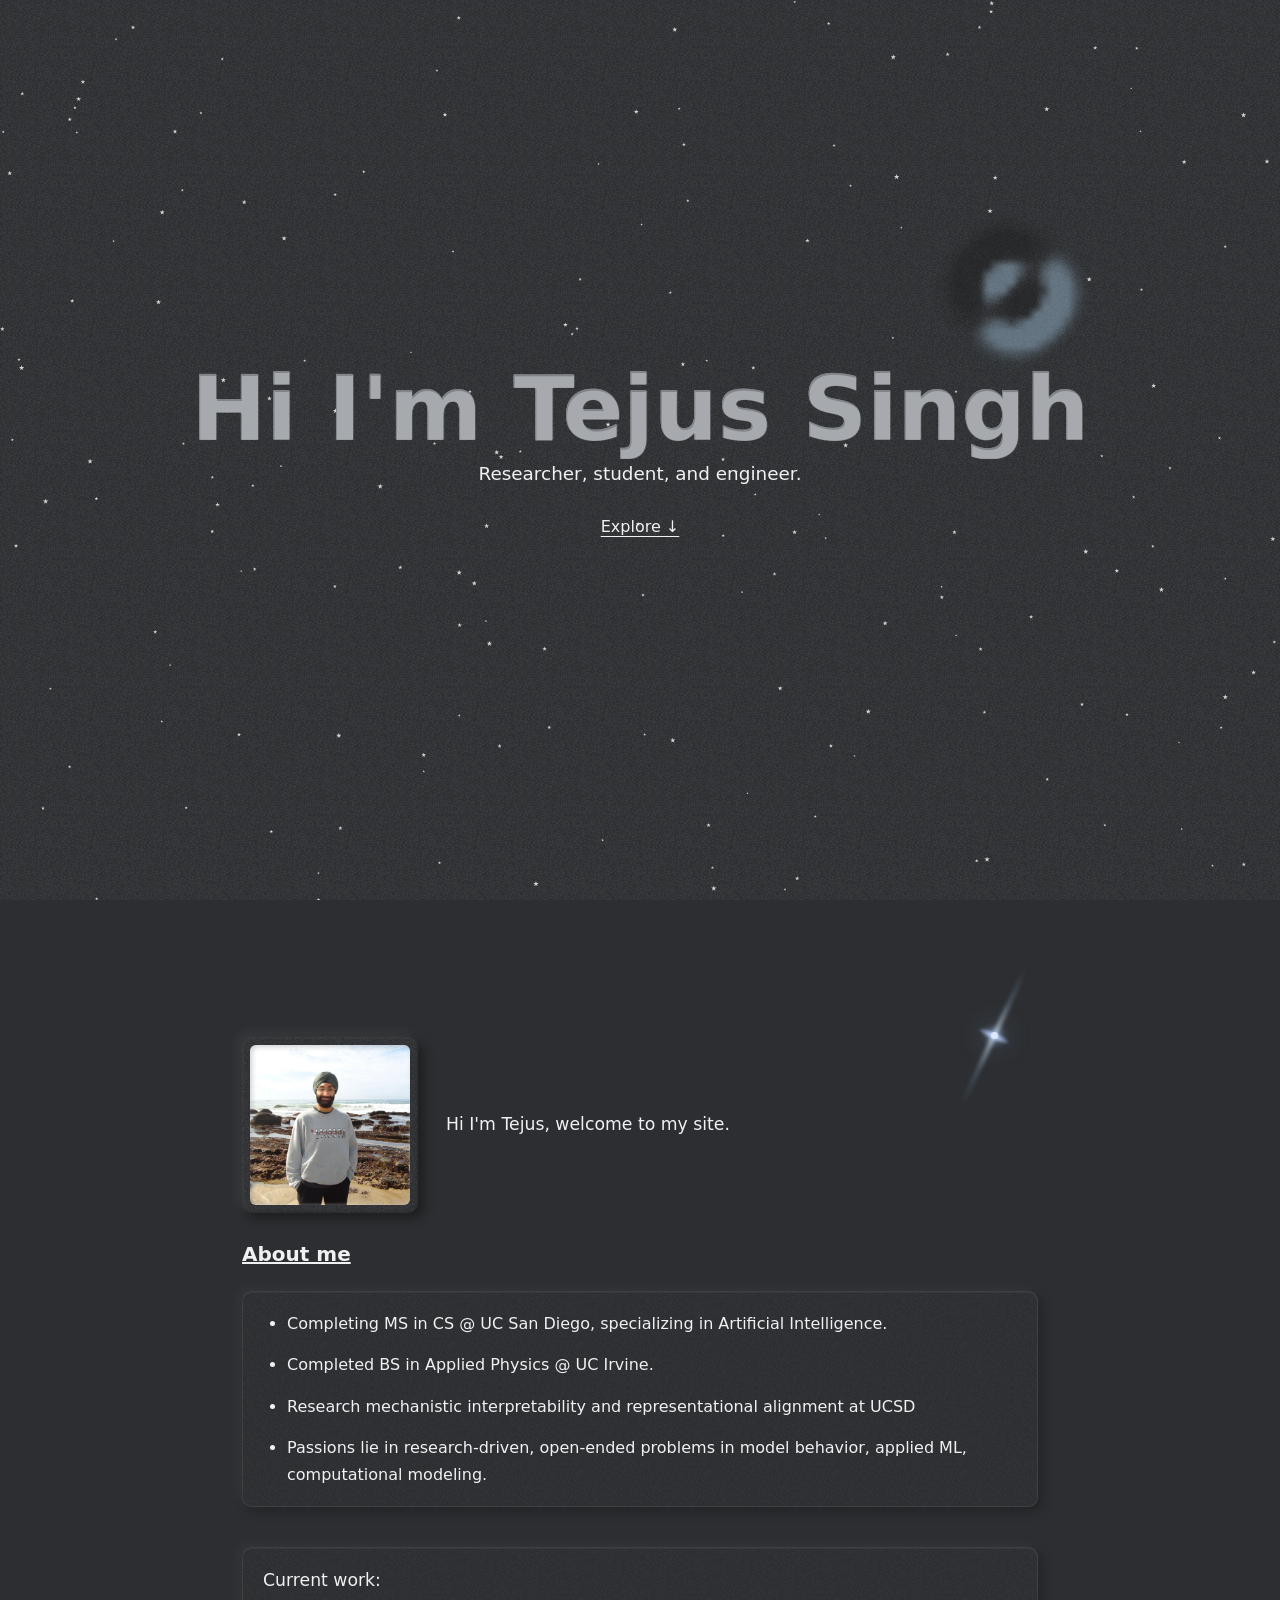
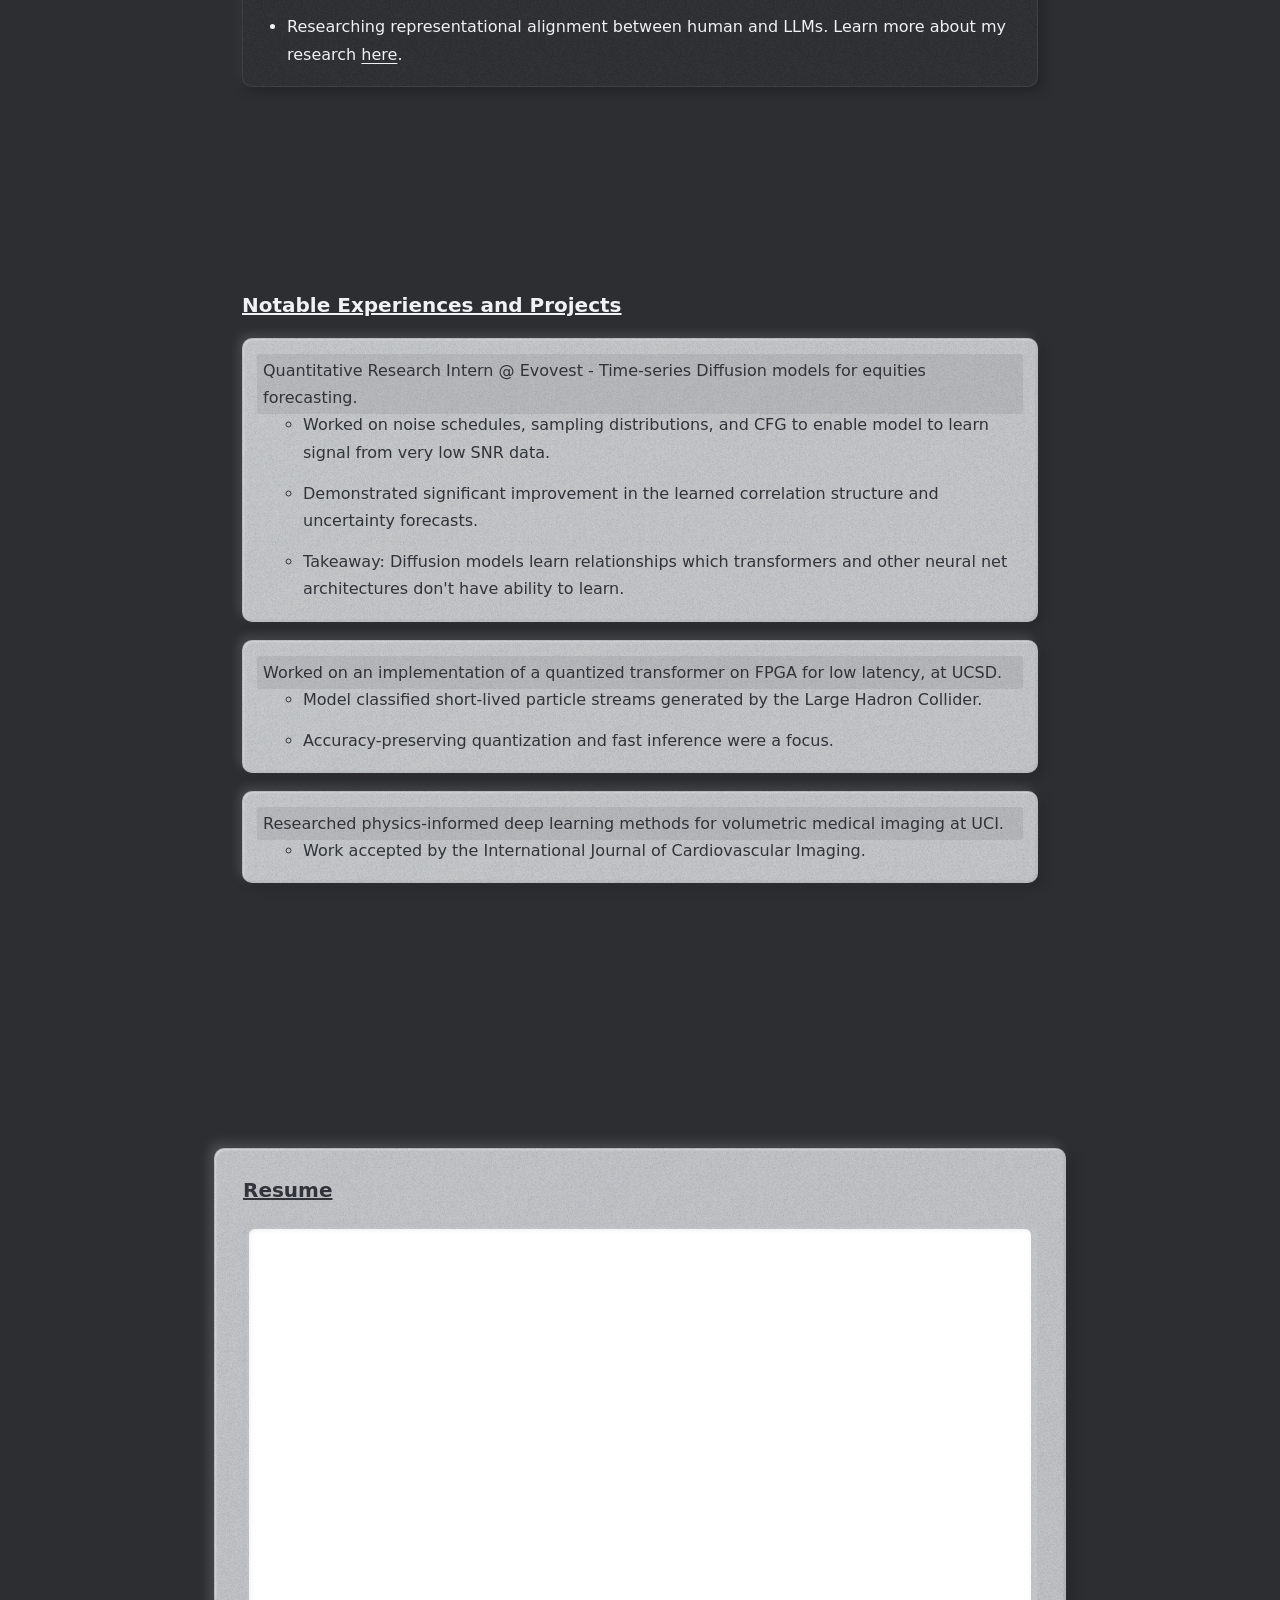
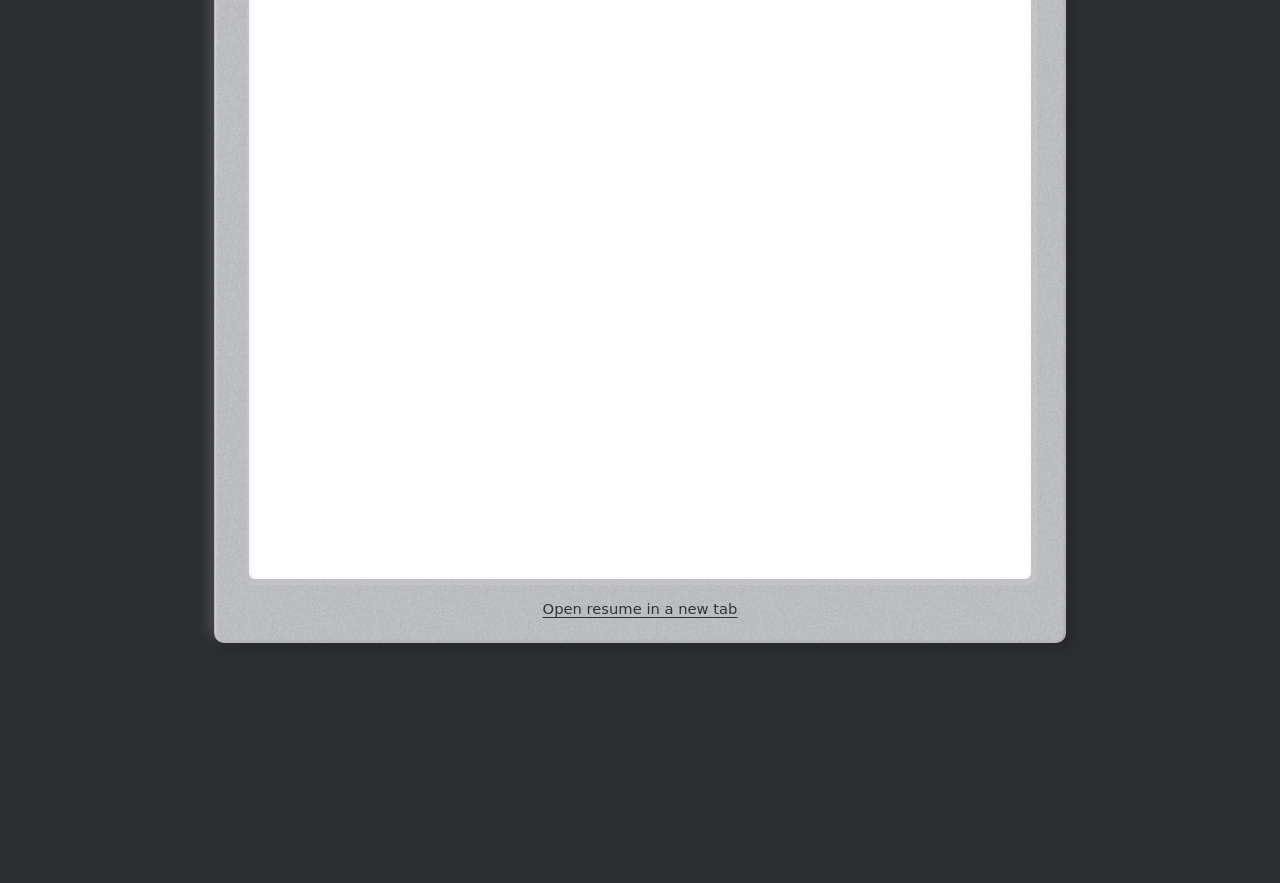
==== index.html @ 4911f315 "up" ====
<!doctype html>
<html lang="en">
<head>
  <meta charset="utf-8">
  <meta name="viewport" content="width=device-width, initial-scale=1, viewport-fit=cover">
  <title>Tejus Singh</title>
  <link rel="stylesheet" href="assets/css/styles.css">
</head>
<body>
  <svg width="0" height="0" aria-hidden="true" focusable="false" style="position: absolute">
    <defs>
      <clipPath id="nav-squircle" clipPathUnits="objectBoundingBox">
        <path d="M .06 0 H .94 C .99 0 1 .04 1 .3 V .7 C 1 .96 .99 1 .94 1 H .06 C .01 1 0 .96 0 .7 V .3 C 0 .04 .01 0 .06 0 Z"/>
      </clipPath>
      <filter id="pressed-text" x="-10%" y="-20%" width="120%" height="140%" color-interpolation-filters="sRGB">
        <feOffset in="SourceAlpha" dx="0.5" dy="1.5"/>
        <feGaussianBlur stdDeviation="0.65" result="offset"/>
        <feComposite in="SourceAlpha" in2="offset" operator="out" result="inner-edge"/>
        <feFlood flood-color="#52565c" flood-opacity="0.45"/>
        <feComposite in2="inner-edge" operator="in" result="inner-shadow"/>
        <feMerge>
          <feMergeNode in="SourceGraphic"/>
          <feMergeNode in="inner-shadow"/>
        </feMerge>
        <feDropShadow dx="0.3" dy="0.8" stdDeviation="0.2" flood-color="#fff" flood-opacity="0.65"/>
      </filter>
    </defs>
  </svg>
  <div id="previous-shade" aria-hidden="true"></div>
  <div id="starfield"></div>

  <nav class="floating-nav" aria-label="Main navigation">
    <button class="nav-reveal" type="button" aria-label="Show navigation" aria-expanded="false"><span>Navigation</span></button>
    <a href="#about-me">About me</a>
    <a href="research.html">Research</a>
    <a href="#resume">Resume</a>
  </nav>

  <main class="home">
    <section class="header">
      <canvas class="wave" aria-hidden="true"></canvas>
      <div class="header-text">
        <h1>Hi I'm Tejus Singh</h1>
        <p>Researcher, student, and engineer.</p>
        <a class="explore-link" href="#about-me">Explore ↓</a>
      </div>
    </section>

    <section class="bio" id="about-me">
      <div class="quasar" aria-hidden="true"></div>
      <div class="bio-intro">
        <div class="picture-frame">
          <img class="profile-picture" src="assets/images/tejus-pic.png" alt="Tejus Singh">
        </div>
        <div>
          <p>Hi I'm Tejus, welcome to my site.</p>
        </div>
      </div>
      <h2 class="bio-title">About me</h2>

      <div class="silver-region">
        <ul>
          <li>Completing MS in CS @ UC San Diego, specializing in Artificial Intelligence.</li>
          <li>Completed BS in Applied Physics @ UC Irvine.</li>
          <li>Research mechanistic interpretability and representational alignment at UCSD </li>
          <li>Passions lie in research-driven, open-ended problems in model behavior, applied ML, computational modeling.</li>
        </ul>
      </div>

      <div class="silver-region">
        <p>Current work:</p>
        <ul>
          <li>Researching representational alignment between human and LLMs. Learn more about my research <a href="research.html">here</a>.</li>
        </ul>
      </div>
    </section>

    <section class="previously">
      <div class="previously-content">
      <h2 class="section-title">Notable Experiences and Projects</h2>
      <ul class="previous-experiences">
        <li>
          <span class="role-summary">Quantitative Research Intern @ Evovest - Time-series Diffusion models for equities forecasting.</span>
          <ul>
            <li>Worked on noise schedules, sampling distributions, and CFG to enable model to learn signal from very low SNR data.</li>
            <li>Demonstrated significant improvement in the learned correlation structure and uncertainty forecasts.</li>
            <li>Takeaway: Diffusion models learn relationships which transformers and other neural net architectures don't have ability to learn.</li>
          </ul>
        </li>
        <li>
          <span class="role-summary">Worked on an implementation of a quantized transformer on FPGA for low latency, at UCSD.</span>
          <ul>
            <li>Model classified short-lived particle streams generated by the Large Hadron Collider.</li>
            <li>Accuracy-preserving quantization and fast inference were a focus.</li>
          </ul>
        </li>
        <li>
          <span class="role-summary">Researched physics-informed deep learning methods for volumetric medical imaging at UCI.</span>
          <ul>
            <li>Work accepted by the International Journal of Cardiovascular Imaging.</li>
          </ul>
        </li>
      </ul>
      </div>
    </section>

    <section class="resume" id="resume">
      <h2 class="section-title">Resume</h2>
      <div class="resume-frame">
        <iframe src="assets/resume/tejus-resume.pdf" title="Tejus Singh Resume"></iframe>
      </div>
      <p class="resume-link">
        <a href="assets/resume/tejus-resume.pdf" target="_blank" rel="noopener">Open resume in a new tab</a>
      </p>
    </section>
  </main>

  <script src="assets/js/stars.js"></script>
  <script src="assets/js/waves-gpu.js"></script>
  <script>
    if (!window.waveGPU) {
      const canvas = document.querySelector('.wave');
      canvas.replaceWith(canvas.cloneNode());
    }
  </script>
  <script src="assets/js/waves.js"></script>
  <script src="assets/js/title-light.js"></script>
  <script src="assets/js/navigation.js"></script>
  <script src="assets/js/nav-collapse.js"></script>
</body>
</html>
---- assets/css/styles.css ----
:root {
  --text: #30343a;
  --background: #2c2e31;
  --star: rgba(255, 255, 255, 0.8);
  --shooting-star: rgba(255, 255, 255, 0.95);
  --border: rgba(255, 255, 255, 0.16);
  --radius: 10px;
  --paper: rgba(198, 200, 203, 0.93);
  --paper-edge: rgba(95, 101, 110, 0.1);
  --paper-relief:
    -5px -5px 12px rgba(255, 255, 255, 0.15),
    5px 5px 14px rgba(0, 0, 0, 0.22),
    inset 1px 1px 2px rgba(255, 255, 255, 0.4),
    inset -1px -1px 2px rgba(80, 86, 96, 0.12);
  --silver-highlight: linear-gradient(145deg, rgba(223, 236, 250, 0.07), transparent 55%);
  --shoot-angle: 26.565deg;
}

* {
  box-sizing: border-box;
}

html {
  scroll-snap-type: y mandatory;
  overscroll-behavior-y: none;
}

html.resume-scrolling {
  scroll-snap-type: none;
}

@media (prefers-reduced-motion: no-preference) {
  html {
    scroll-behavior: smooth;
  }
}

.home > section {
  scroll-snap-align: start;
  scroll-snap-stop: always;
}

.home #about-me,
.home #resume {
  scroll-margin-top: 0;
}

body {
  position: relative;
  margin: 0;
  font-family: system-ui, -apple-system, BlinkMacSystemFont, "Segoe UI", sans-serif;
  font-weight: 450;
  line-height: 1.7;
  color: var(--text);
  background: var(--background);
  overflow-x: hidden;
}

body::before {
  content: "";
  position: fixed;
  top: 0;
  left: 0;
  width: 100%;
  height: 100vh;
  height: 100lvh;
  z-index: 0;
  pointer-events: none;
  background: url("../images/background-grain.png"), url("../images/background-grain.png"), var(--background);
  transform: translateZ(0);
}

main a {
  color: inherit;
  text-underline-offset: 3px;
}

.floating-nav {
  position: fixed;
  z-index: 10;
  bottom: max(16px, env(safe-area-inset-bottom));
  left: 0;
  right: 0;
  margin-inline: auto;
  display: flex;
  width: max-content;
  max-width: calc(100vw - 24px);
  flex-direction: row;
  gap: 3px;
  padding: 5px clamp(12px, 5vw, 48px);
  isolation: isolate;
  overflow: hidden;
  border: 1px solid rgba(220, 235, 245, 0.16);
  border-radius: 12px;
  clip-path: url("#nav-squircle");
  background: url("../images/background-grain.png"), linear-gradient(145deg, rgba(77, 86, 95, 0.65), rgba(38, 45, 52, 0.72));
  -webkit-backdrop-filter: blur(14px) saturate(1.2);
  backdrop-filter: blur(14px) saturate(1.2);
  box-shadow:
    -3px -3px 10px rgba(205, 224, 238, 0.07),
    5px 6px 16px rgba(0, 0, 0, 0.3),
    inset 1px 1px rgba(255, 255, 255, 0.13),
    inset -1px -1px 2px rgba(12, 20, 28, 0.2);
  transform-origin: center bottom;
  transition: max-width 500ms cubic-bezier(0.22, 1, 0.36, 1), padding 500ms cubic-bezier(0.22, 1, 0.36, 1), border-radius 500ms ease, transform 500ms cubic-bezier(0.22, 1, 0.36, 1);
}

.floating-nav.is-collapsed {
  max-width: 180px;
  padding-inline: 0;
  border-color: transparent;
  border-radius: 10px;
  background: url("../images/background-grain.png"), rgba(29, 54, 79, 0.68);
  transform: scaleY(0.3);
}

.floating-nav.is-collapsed::before {
  box-shadow: none;
}

.floating-nav.is-collapsed a {
  visibility: hidden;
  opacity: 0;
  transition: opacity 140ms ease, visibility 0s linear 140ms;
}

.nav-reveal {
  visibility: hidden;
  opacity: 0;
  position: absolute;
  inset: 0;
  z-index: 2;
  width: 100%;
  border: 0;
  border-radius: inherit;
  background: transparent;
  color: rgba(234, 244, 255, 0.9);
  font: italic 10px/1 "Apple Chancery", "Segoe Script", cursive;
  letter-spacing: 0.04em;
  cursor: pointer;
  pointer-events: none;
  transition: opacity 160ms ease, visibility 0s linear 160ms;
}

.nav-reveal span {
  display: inline-block;
  transform: scaleY(3.333);
}

.floating-nav.is-collapsed .nav-reveal {
  visibility: visible;
  opacity: 1;
  pointer-events: auto;
  transition: opacity 200ms ease 180ms, visibility 0s;
}

.floating-nav::before {
  content: "";
  position: absolute;
  inset: 0;
  z-index: -1;
  pointer-events: none;
  border-radius: inherit;
  box-shadow: inset 1px 0 rgba(255, 190, 200, 0.08), inset -1px 0 rgba(165, 215, 255, 0.1);
}

.floating-nav a {
  padding: 7px 12px;
  border-radius: 11px;
  color: #f6faff;
  text-shadow: 0 1px 2px rgba(15, 30, 45, 0.4);
  font-size: 0.95rem;
  text-decoration: none;
  white-space: nowrap;
  transition: opacity 200ms ease 180ms, visibility 0s, background 180ms ease, box-shadow 180ms ease;
}

@media (prefers-reduced-motion: reduce) {
  .floating-nav, .floating-nav a, .nav-reveal { transition: none; }
}

.floating-nav[hidden] {
  display: none;
}

.floating-nav a:hover,
.floating-nav a:focus-visible {
  background: rgba(225, 240, 255, 0.12);
  box-shadow: inset 1px 1px 2px rgba(255, 255, 255, 0.15), 2px 2px 6px rgba(0, 0, 0, 0.18);
}

.floating-nav a[aria-current] {
  background: rgba(22, 31, 39, 0.2);
  box-shadow:
    inset 2px 2px 5px rgba(0, 0, 0, 0.24),
    inset -1px -1px 3px rgba(204, 226, 243, 0.1);
}

#about-me,
#resume {
  scroll-margin-top: 24px;
}

#starfield {
  position: fixed;
  top: 0;
  left: 0;
  width: 100%;
  height: 100vh;
  height: 100lvh;
  overflow: hidden;
  pointer-events: none;
  z-index: 0;
  transform: translateZ(0);
}

#previous-shade {
  position: fixed;
  top: 0;
  left: 0;
  width: 100%;
  height: 100vh;
  height: 100lvh;
  z-index: 0;
  pointer-events: none;
  opacity: 0;
}

#previous-shade {
  background: rgba(0, 0, 0, 0.55);
}

.star {
  position: absolute;
  filter: var(--star-glow, none);
  animation: twinkle ease-in-out infinite;
}

.star::before {
  content: "";
  position: absolute;
  inset: 0;
  background: var(--star-fill, var(--star));
  clip-path: polygon(
    50% 0%,
    61% 35%,
    98% 35%,
    68% 57%,
    79% 91%,
    50% 70%,
    21% 91%,
    32% 57%,
    2% 35%,
    39% 35%
  );
}

.star::after {
  content: "";
  position: absolute;
  top: 50%;
  left: 50%;
  width: 48px;
  height: 2px;
  opacity: var(--trail-opacity, 0);
  transform: translateY(-50%) rotate(25deg);
  transform-origin: left center;
  background: linear-gradient(90deg, rgba(220, 240, 255, 0.4), rgba(171, 211, 255, 0.1) 35%, transparent);
  filter: blur(1px);
  pointer-events: none;
}

.shooting-star {
  position: absolute;
  width: 140px;
  height: 2px;
  background: linear-gradient(90deg, transparent, var(--shooting-star));
  border-radius: 999px;
  opacity: 0;
  transform-origin: right center;
  transform: rotate(var(--shoot-angle));
}

.shooting-star.active {
  animation: shoot 1.8s linear forwards;
}

main {
  position: relative;
  z-index: 1;
  max-width: 900px;
  margin: 0 auto;
  padding: 64px 24px 120px;
}

.home {
  padding-top: 0;
  padding-bottom: 240px;
}

.header {
  display: flex;
  align-items: center;
  justify-content: center;
  width: 100vw;
  min-height: 100vh;
  min-height: 100svh;
  margin-left: calc(50% - 50vw);
  padding: 64px 24px;
  text-align: center;
}

.wave {
  position: absolute;
  inset: 0;
  width: 100%;
  height: 100%;
  pointer-events: none;
  opacity: 1;
  filter: blur(1px);
}

.header-text {
  position: relative;
}

.picture-frame,
.resume-frame {
  position: relative;
  flex-shrink: 0;
  padding: 8px;
  border-radius: var(--radius);
  background: #c0c2c5 url("../images/panel-grain.png");
  box-shadow:
    -5px -5px 12px rgba(255, 255, 255, 0.45),
    5px 5px 12px rgba(80, 86, 96, 0.3),
    inset 1px 1px 3px rgba(255, 255, 255, 0.3),
    inset -1px -1px 3px rgba(80, 86, 96, 0.12);
}

.picture-frame {
  background: url("../images/background-grain.png"), url("../images/background-grain.png"), var(--background);
  box-shadow:
    -5px -5px 12px rgba(255, 255, 255, 0.06),
    5px 5px 12px rgba(0, 0, 0, 0.4),
    inset 1px 1px 3px rgba(255, 255, 255, 0.08),
    inset -1px -1px 3px rgba(0, 0, 0, 0.2);
}

.picture-frame::after,
.resume-frame::after {
  content: "";
  position: absolute;
  inset: 8px;
  border-radius: calc(var(--radius) - 4px);
  pointer-events: none;
  background:
    linear-gradient(125deg, rgba(255, 255, 255, 0.12), transparent 40%, rgba(255, 255, 255, 0.06) 48%, transparent 58%);
  box-shadow:
    inset 2px 2px 5px rgba(45, 52, 62, 0.22),
    inset -1px -1px 3px rgba(255, 255, 255, 0.3);
}

.profile-picture {
  display: block;
  width: 160px;
  height: 160px;
  object-fit: cover;
  border-radius: calc(var(--radius) - 4px);
}

.header-text h1 {
  touch-action: none;
  font-size: clamp(2.4rem, 7vw, 6rem);
  line-height: 1.1;
  margin: 0;
  color: #a6a9ae;
  filter: url("#pressed-text");
}

@supports (background-clip: text) or (-webkit-background-clip: text) {
  .header-text h1 {
    background: radial-gradient(
      ellipse 150px 100px at var(--light-x, -300px) var(--light-y, -300px),
      #fff 0%,
      #faffff 22%,
      #e0f8ff 45%,
      #d4ddf4 65%,
      transparent 100%
    ) #a6a9ae;
    -webkit-background-clip: text;
    background-clip: text;
    color: transparent;
  }
}

.header-text p {
  margin: 0;
  font-size: 1.15rem;
}

.explore-link {
  display: inline-block;
  margin-top: 24px;
  text-underline-offset: 4px;
}

.resume {
  position: relative;
  isolation: isolate;
  overflow: hidden;
  border: 1px solid var(--paper-edge);
  border-radius: var(--radius);
  background:
    url("../images/panel-grain.png"),
    url("../images/paper-grain.svg"),
    var(--silver-highlight),
    var(--paper);
  box-shadow: var(--paper-relief);
}

.header {
  position: relative;
  isolation: isolate;
  overflow: hidden;
  color: #f0f1f3;
}

.bio-intro {
  display: flex;
  align-items: center;
  gap: 28px;
  margin-bottom: 24px;
}

.bio-intro p:last-child {
  margin-bottom: 0;
}

.bio,
.resume {
  margin-top: 24px;
  padding: 24px 28px;
}

.bio {
  position: relative;
  isolation: isolate;
  min-height: 100vh;
  min-height: 100svh;
  display: flex;
  flex-direction: column;
  justify-content: center;
  color: #f0f1f3;
}

.quasar {
  position: absolute;
  top: 12%;
  right: 8%;
  z-index: -1;
  width: 7px;
  height: 7px;
  pointer-events: none;
  border-radius: 50%;
  background: #f4faff;
  box-shadow: 0 0 8px 3px rgba(166, 208, 255, 0.7), 0 0 28px 8px rgba(148, 173, 232, 0.24);
}

.quasar::before {
  content: "";
  position: absolute;
  top: 50%;
  left: 50%;
  width: 3px;
  height: 150px;
  background: linear-gradient(transparent, rgba(163, 205, 255, 0.35), #e4f3ff, rgba(163, 205, 255, 0.35), transparent);
  transform: translate(-50%, -50%) rotate(25deg);
  filter: blur(2px);
}

.quasar::after {
  content: "";
  position: absolute;
  top: 50%;
  left: 50%;
  width: 32px;
  height: 8px;
  border-radius: 50%;
  background: radial-gradient(ellipse, rgba(245, 250, 255, 0.95), rgba(184, 207, 255, 0.65) 35%, rgba(149, 170, 229, 0.12) 75%, transparent);
  filter: blur(1px);
  transform: translate(-50%, -50%) rotate(25deg);
}


.bio::before,
.resume::before,
.bio::after,
.resume::after {
  display: none;
}

.bio-title,
.section-title {
  margin: 0 0 4px 0;
  text-align: left;
  font-size: 1.25rem;
  font-weight: 650;
  text-decoration: underline;
}

.bio li + li {
  margin-top: 14px;
}

.silver-region {
  margin: 16px 0 24px;
  padding: 18px 20px;
  overflow: hidden;
  border: 1px solid rgba(255, 255, 255, 0.08);
  border-radius: var(--radius);
  background: url("../images/background-grain.png"), rgba(44, 46, 49, 0.8);
  box-shadow:
    -4px -4px 10px rgba(255, 255, 255, 0.04),
    4px 4px 12px rgba(0, 0, 0, 0.25),
    inset 0 1px rgba(255, 255, 255, 0.04);
}

.silver-region > ul {
  margin: 0;
  padding-left: 24px;
}

.silver-region > ul + p {
  margin-top: 20px;
}

.previously {
  position: relative;
  isolation: isolate;
  width: 100vw;
  min-height: 100vh;
  min-height: 100svh;
  margin-left: calc(50% - 50vw);
  padding: 64px 24px 120px;
}

.previously-content {
  max-width: 796px;
  margin: 0 auto;
}

.previously .section-title {
  color: #f0f1f3;
}

.previous-experiences {
  list-style: none;
  padding: 0;
}

.previous-experiences > li {
  padding: 18px 20px;
  border: 1px solid var(--paper-edge);
  border-radius: var(--radius);
  background:
    url("../images/panel-grain.png"),
    url("../images/paper-grain.svg"),
    var(--silver-highlight),
    rgba(202, 204, 207, 0.93);
  box-shadow:
    -4px -4px 10px rgba(255, 255, 255, 0.12),
    4px 4px 12px rgba(0, 0, 0, 0.16),
    inset 1px 1px 2px rgba(255, 255, 255, 0.3),
    inset -1px -1px 2px rgba(80, 86, 96, 0.09);
}

.previous-experiences > li + li {
  margin-top: 18px;
}

.previous-experiences ul li + li {
  margin-top: 14px;
}

.role-summary {
  display: block;
  position: relative;
  isolation: isolate;
}

.role-summary::before {
  content: "";
  position: absolute;
  inset: -3px -6px;
  z-index: -1;
  pointer-events: none;
  background: rgba(48, 52, 58, 0.09);
  border-radius: 3px;
}

.bio p {
  margin-top: 0;
  margin-bottom: 18px;
  font-size: 1.08rem;
}

.resume-frame {
  margin: 16px 0 14px;
  padding: 6px;
  isolation: isolate;
  background: #c0c2c5 url("../images/panel-grain.png");
  box-shadow:
    inset 1px 1px 5px rgba(65, 72, 82, 0.09),
    inset -1px -1px 5px rgba(255, 255, 255, 0.18);
}

.resume-frame::after {
  inset: 6px;
  z-index: 1;
  background: none;
  box-shadow:
    inset 1px 1px 5px rgba(45, 52, 62, 0.08),
    inset -1px -1px 3px rgba(255, 255, 255, 0.1);
}

.resume iframe {
  display: block;
  width: 100%;
  height: 950px;
  border: 0;
  border-radius: calc(var(--radius) - 4px);
  background: white;
}

.resume-link {
  margin-top: 6px;
  margin-bottom: 0;
  text-align: center;
  line-height: 1.2;
  scroll-snap-align: end;
  scroll-margin-bottom: 200px;
}

.resume-link a {
  color: inherit;
  font-size: 0.92rem;
}

@keyframes twinkle {
  0%, 100% {
    opacity: 0.15;
    transform: scale(1);
  }

  50% {
    opacity: 0.9;
    transform: scale(1.8);
  }
}

@keyframes shoot {
  0% {
    opacity: 0;
    transform: translate3d(0, 0, 0) rotate(var(--shoot-angle));
  }

  10% {
    opacity: 1;
  }

  100% {
    opacity: 0;
    transform: translate3d(120vw, 60vw, 0) rotate(var(--shoot-angle));
  }
}

@media (max-width: 700px) {
  body::before,
  #starfield,
  #previous-shade {
    top: -80px;
    height: calc(100lvh + 160px);
  }

  main {
    padding-left: max(24px, env(safe-area-inset-left));
    padding-right: max(24px, env(safe-area-inset-right));
  }

  .home .bio,
  .previously {
    padding-bottom: max(160px, 30svh);
  }

  .bio-intro {
    gap: 16px;
  }

  .bio-intro .profile-picture {
    width: clamp(80px, 24vw, 140px);
    height: clamp(80px, 24vw, 140px);
  }

  .resume iframe {
    height: 700px;
  }
}
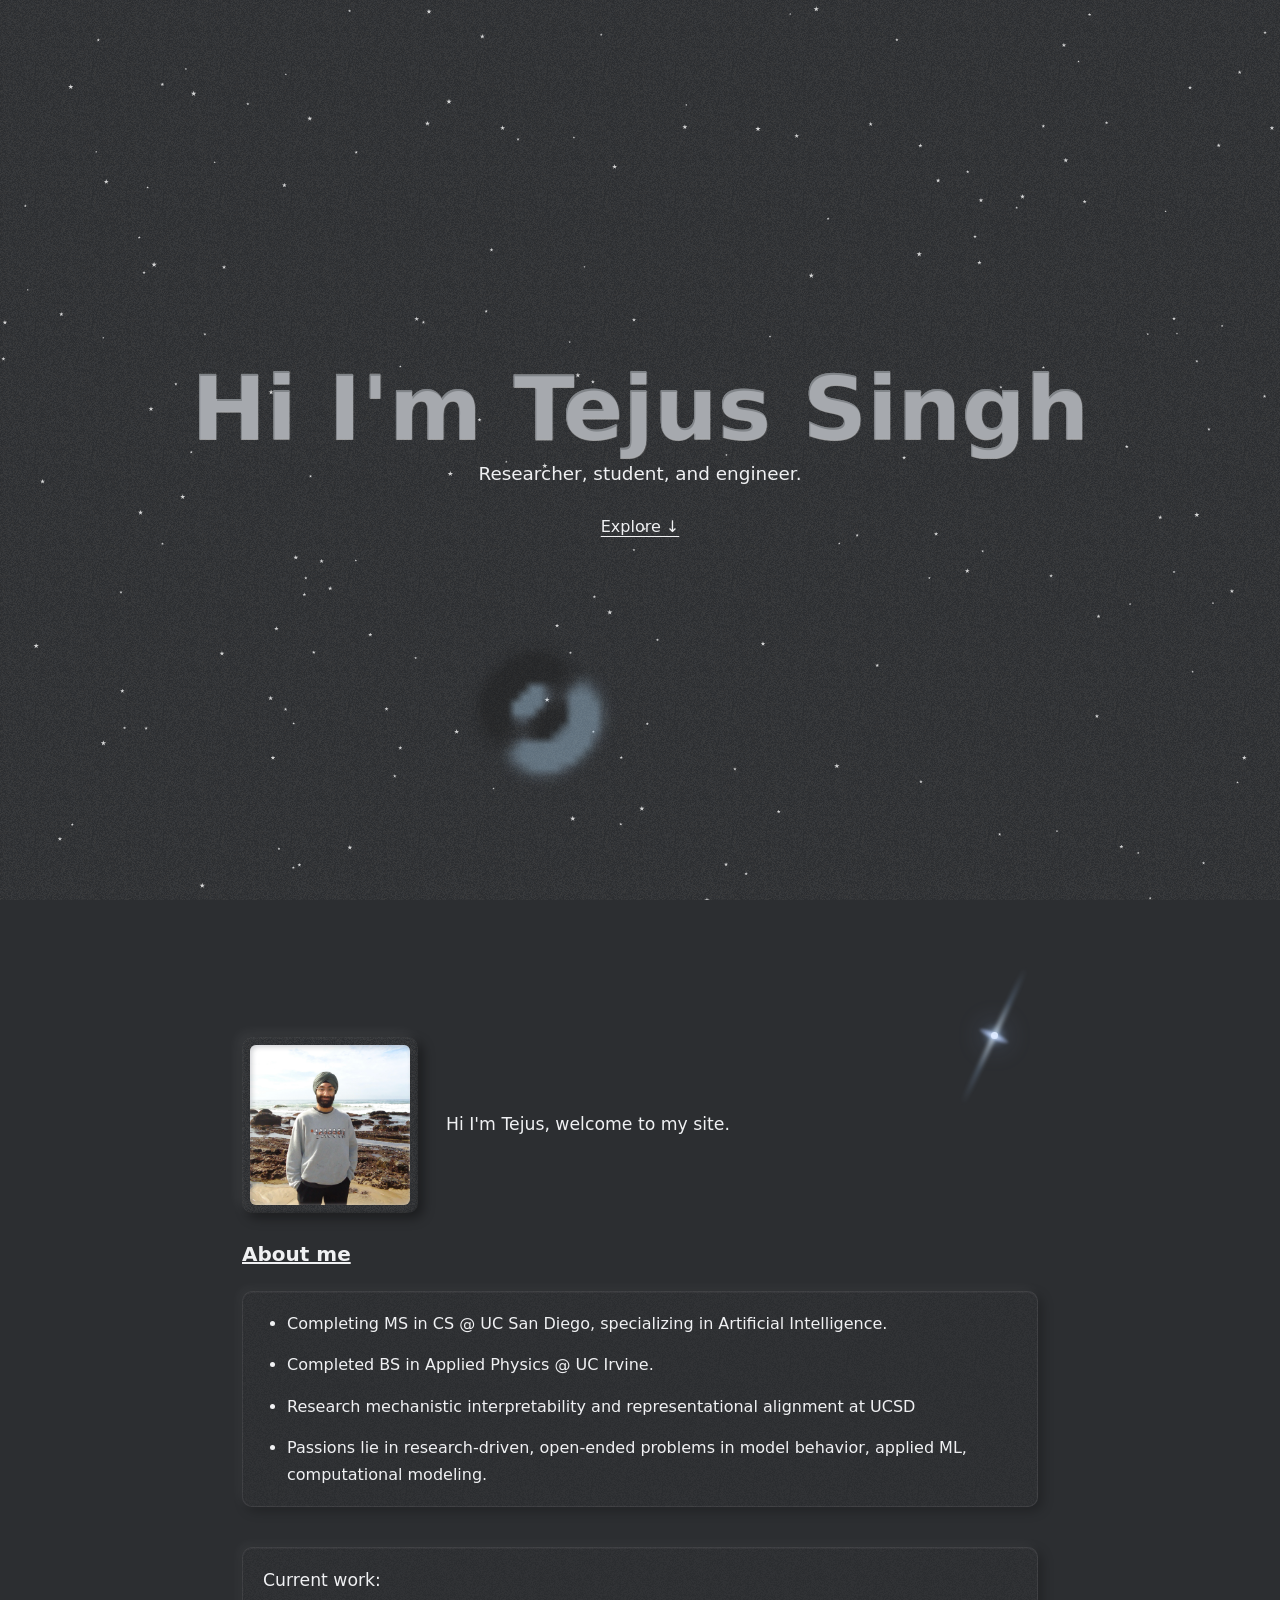
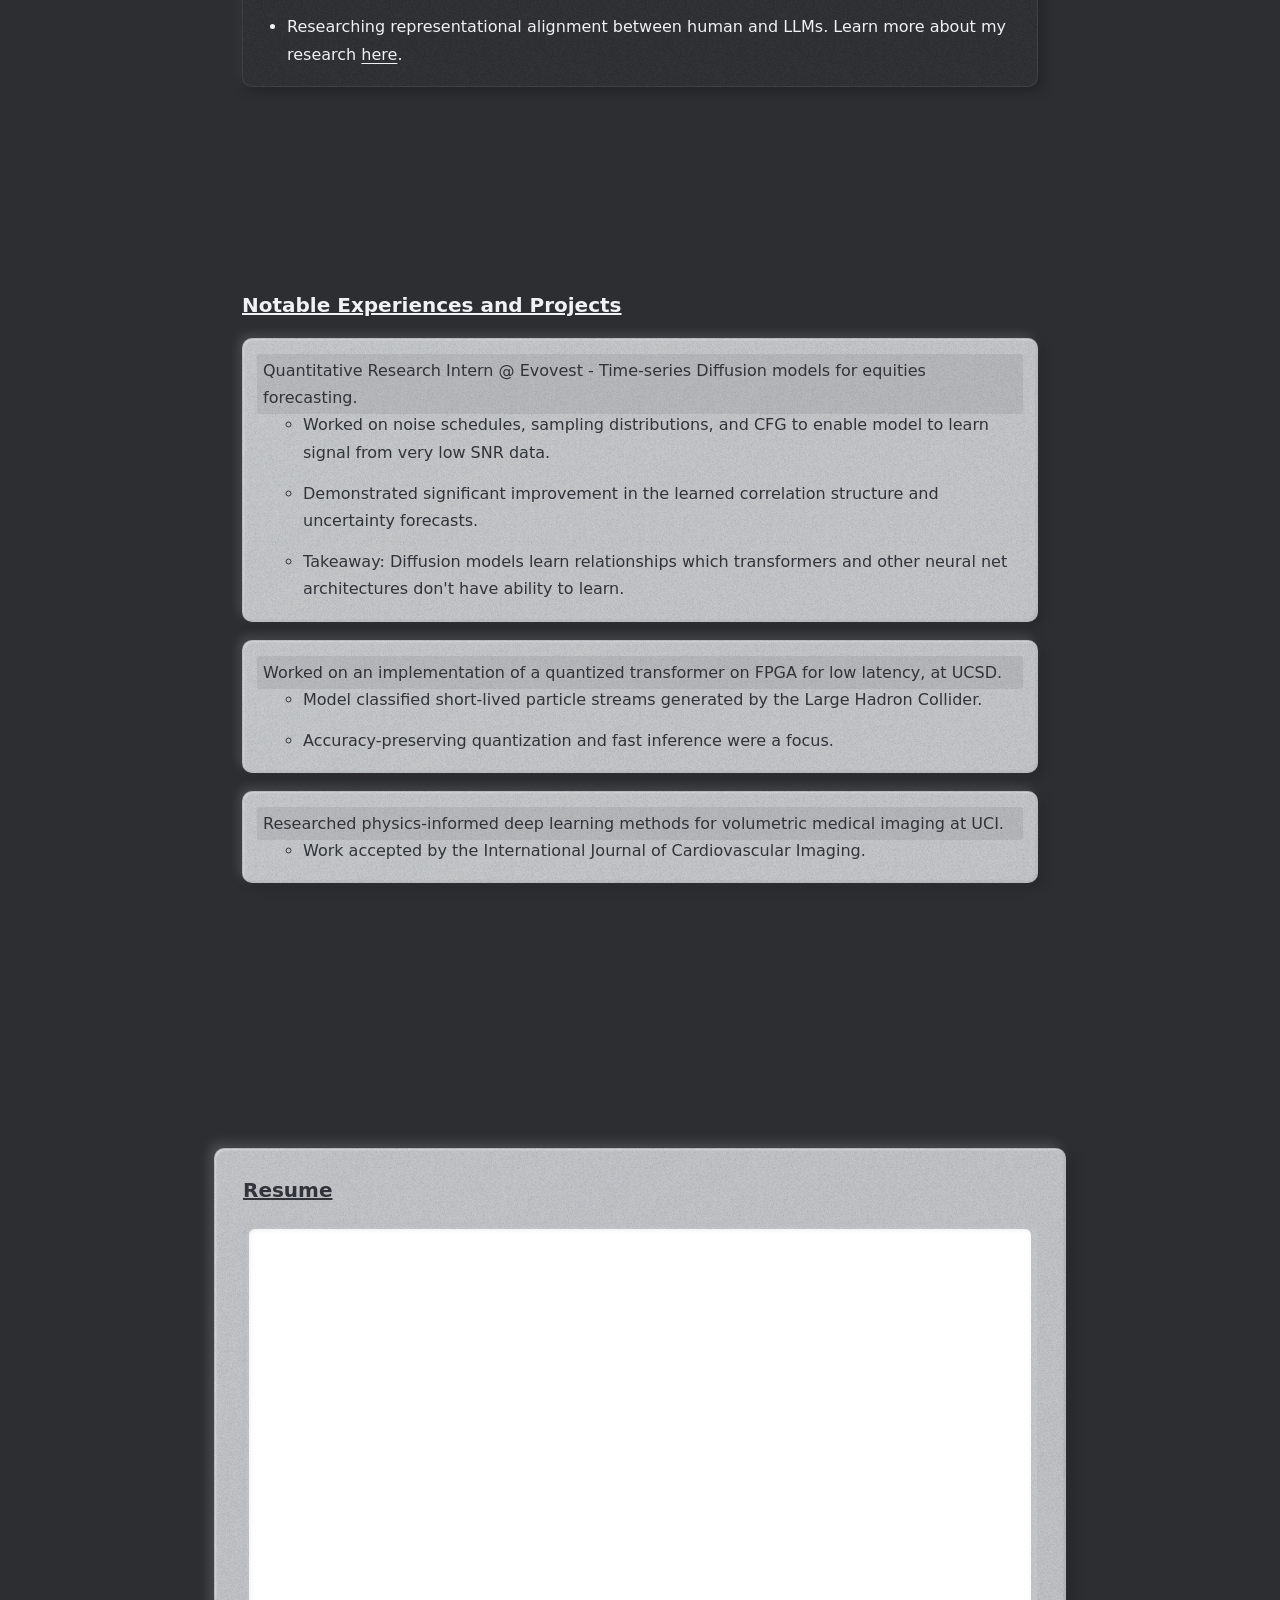
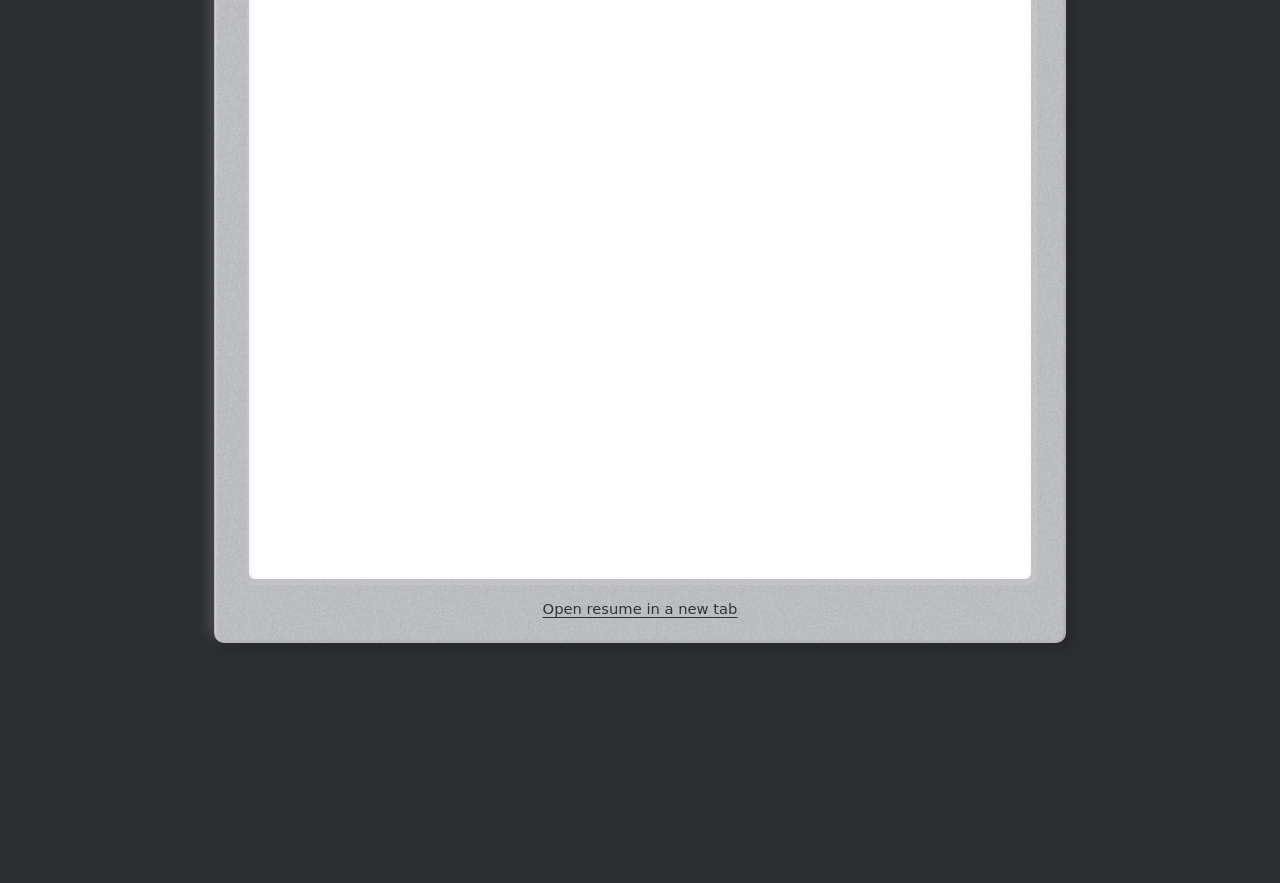
==== commit 60edd6dd: "up" ====
--- a/index.html
+++ b/index.html
@@ -116,6 +116,7 @@
   </main>
 
   <script src="assets/js/stars.js"></script>
+  <script src="assets/js/background-scroll.js"></script>
   <script src="assets/js/waves-gpu.js"></script>
   <script>
     if (!window.waveGPU) {
--- a/assets/css/styles.css
+++ b/assets/css/styles.css
@@ -234,6 +234,7 @@
   position: absolute;
   filter: var(--star-glow, none);
   animation: twinkle ease-in-out infinite;
+  transition: filter 1s ease;
 }
 
 .star::before {
@@ -268,6 +269,7 @@
   background: linear-gradient(90deg, rgba(220, 240, 255, 0.4), rgba(171, 211, 255, 0.1) 35%, transparent);
   filter: blur(1px);
   pointer-events: none;
+  transition: opacity 1s ease;
 }
 
 .shooting-star {
@@ -679,8 +681,10 @@
   body::before,
   #starfield,
   #previous-shade {
+    position: absolute;
     top: -80px;
     height: calc(100lvh + 160px);
+    transform: translate3d(0, var(--background-scroll, 0px), 0);
   }
 
   main {
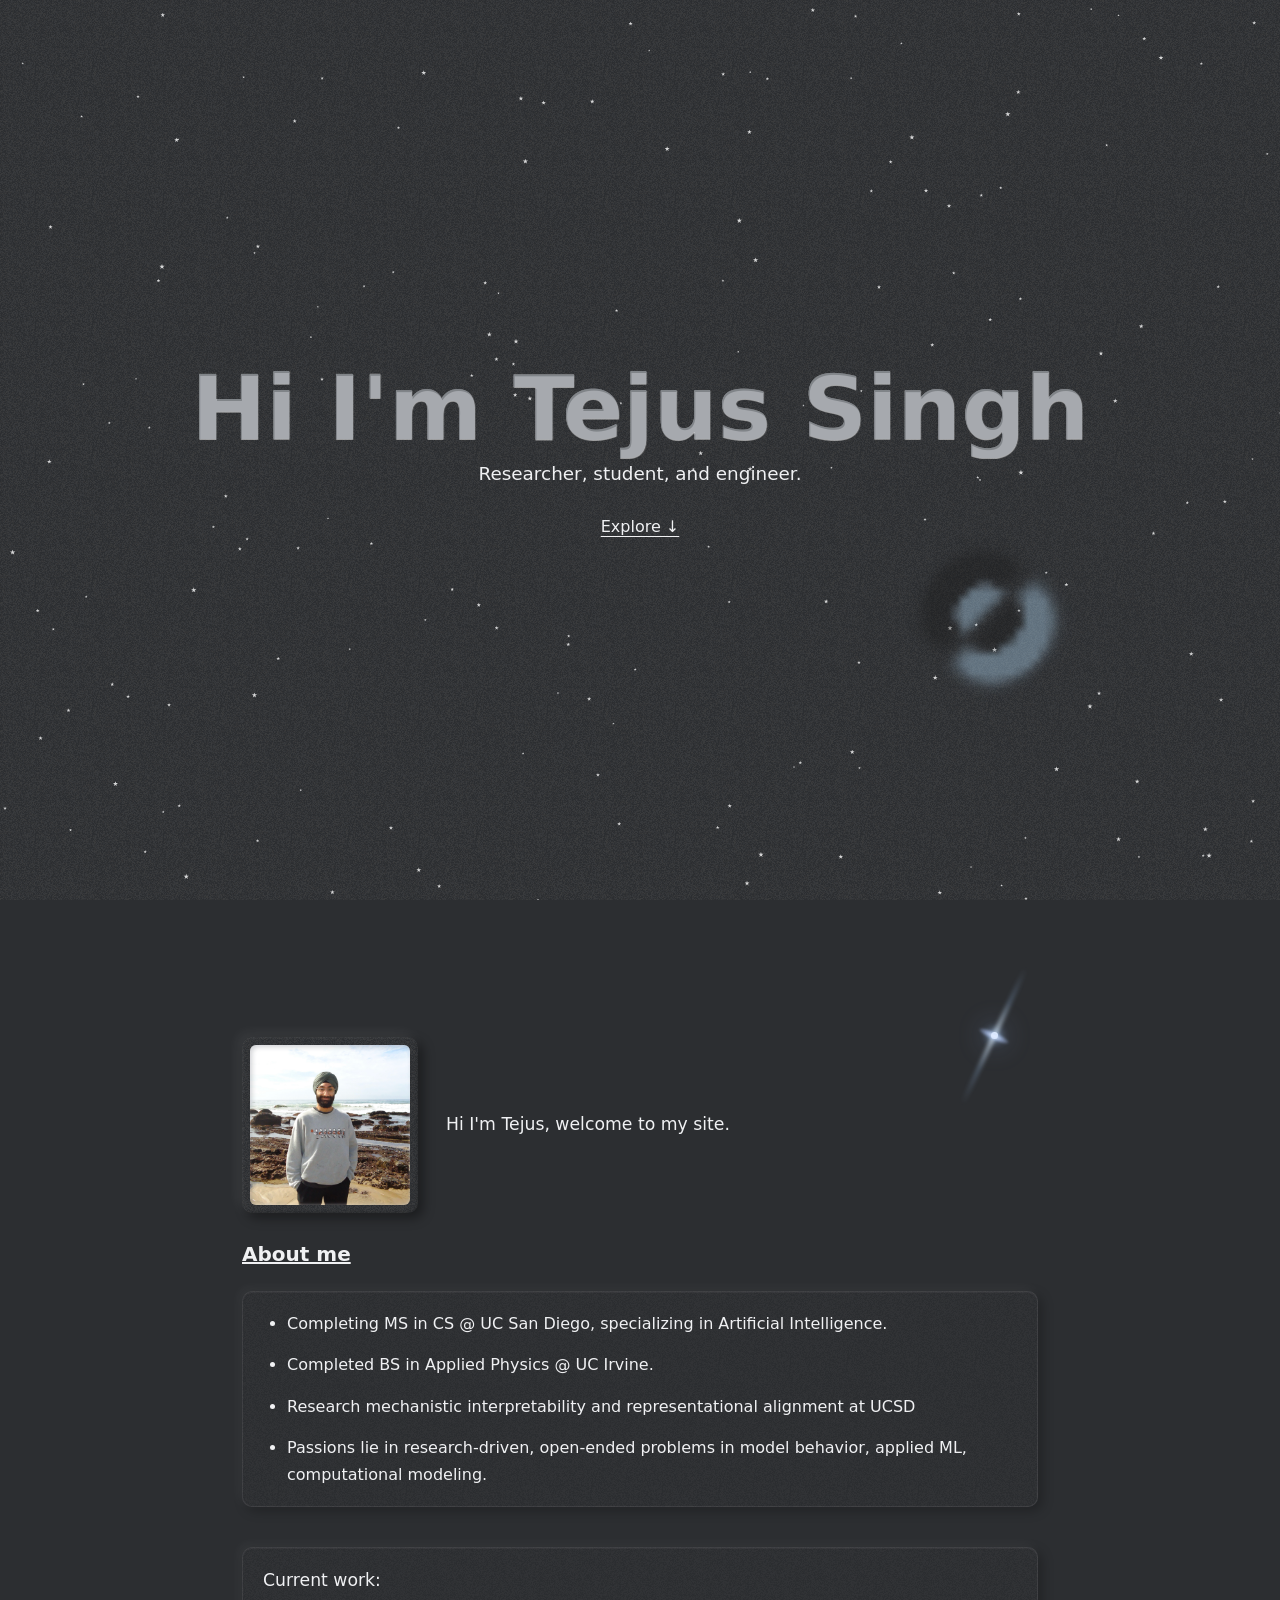
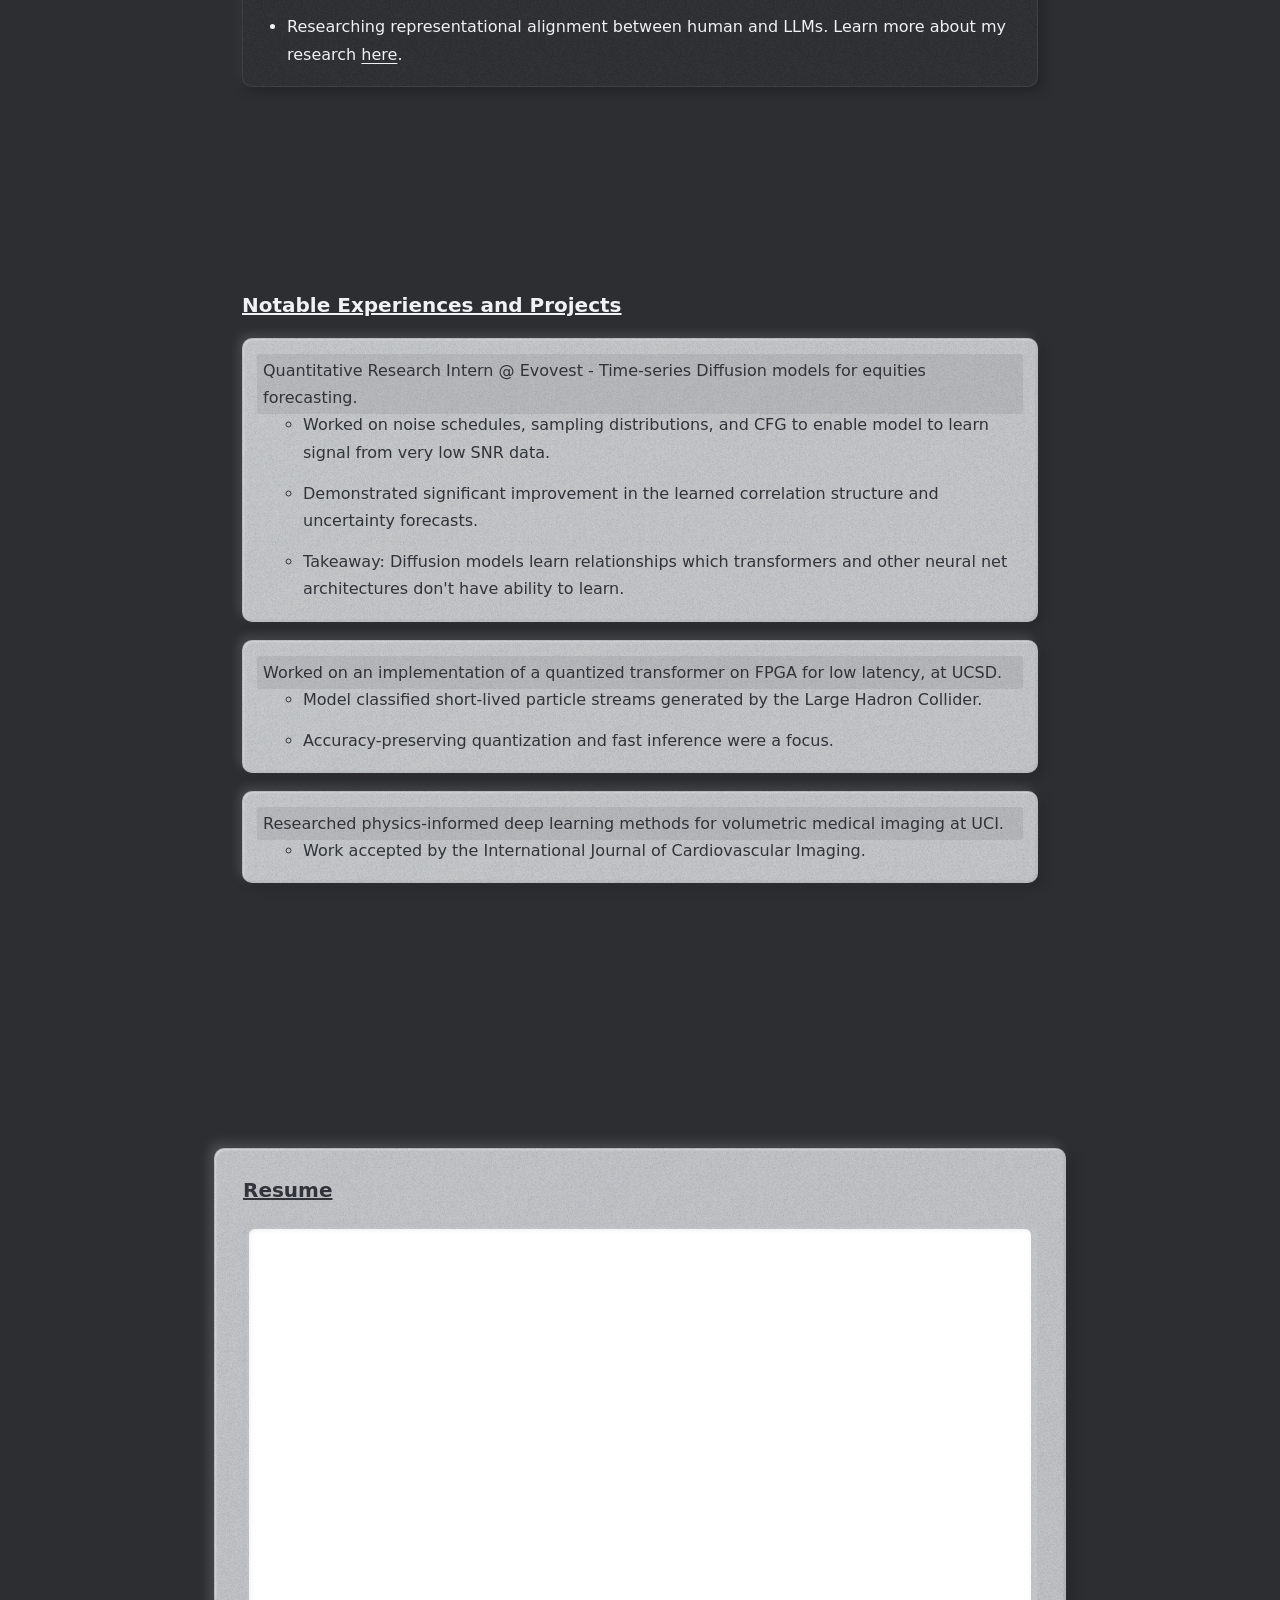
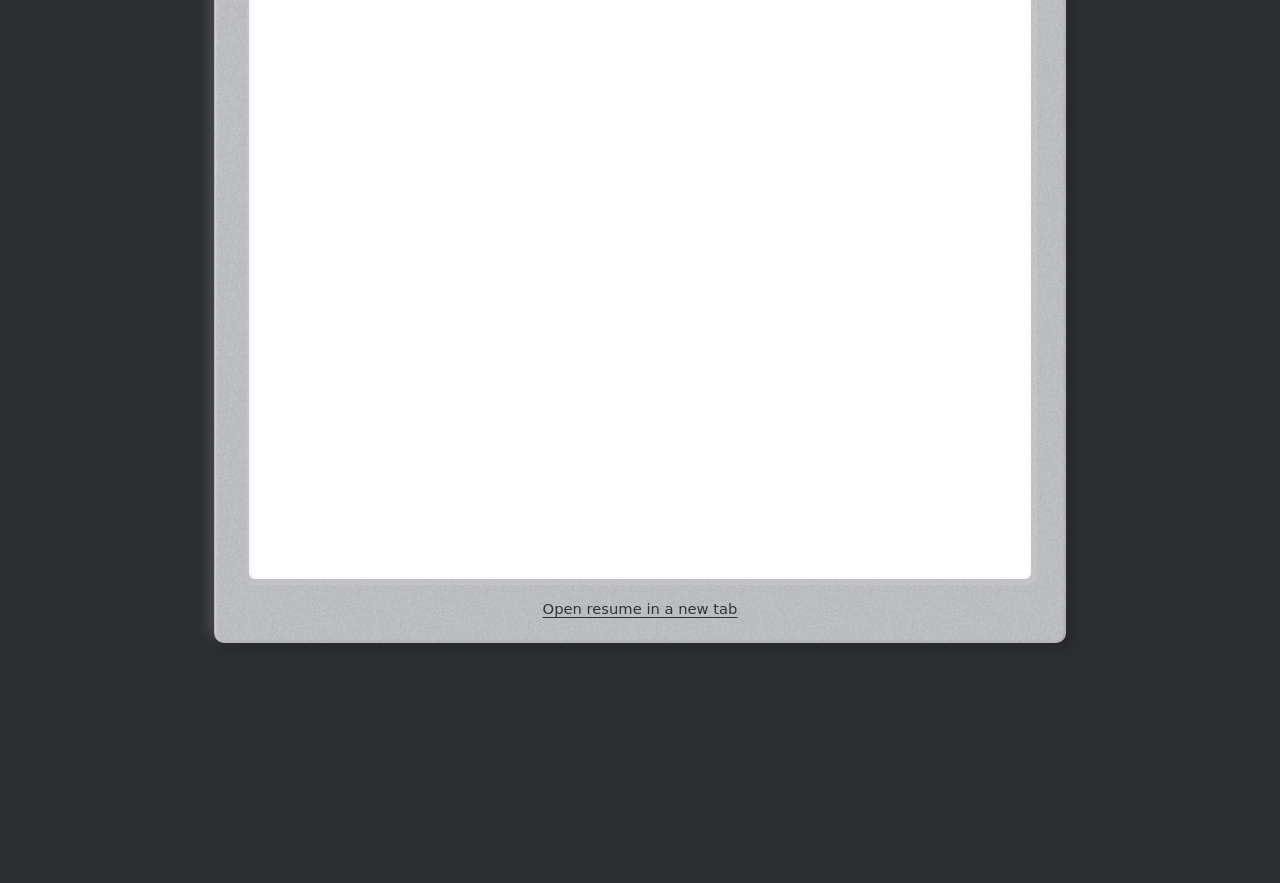
==== commit 206d9a28: "up" ====
--- a/index.html
+++ b/index.html
@@ -26,8 +26,11 @@
       </filter>
     </defs>
   </svg>
-  <div id="previous-shade" aria-hidden="true"></div>
-  <div id="starfield"></div>
+  <div class="sky-anchor" aria-hidden="true">
+    <div id="starfield">
+      <div id="previous-shade"></div>
+    </div>
+  </div>
 
   <nav class="floating-nav" aria-label="Main navigation">
     <button class="nav-reveal" type="button" aria-label="Show navigation" aria-expanded="false"><span>Navigation</span></button>
@@ -116,7 +119,6 @@
   </main>
 
   <script src="assets/js/stars.js"></script>
-  <script src="assets/js/background-scroll.js"></script>
   <script src="assets/js/waves-gpu.js"></script>
   <script>
     if (!window.waveGPU) {
--- a/assets/css/styles.css
+++ b/assets/css/styles.css
@@ -56,18 +56,15 @@
   overflow-x: hidden;
 }
 
-body::before {
-  content: "";
+/* A full-width fixed box can make Safari paint a solid strip behind its bars. */
+.sky-anchor {
   position: fixed;
   top: 0;
   left: 0;
-  width: 100%;
-  height: 100vh;
-  height: 100lvh;
+  width: 0;
+  height: 0;
   z-index: 0;
   pointer-events: none;
-  background: url("../images/background-grain.png"), url("../images/background-grain.png"), var(--background);
-  transform: translateZ(0);
 }
 
 main a {
@@ -202,31 +199,28 @@
 }
 
 #starfield {
-  position: fixed;
-  top: 0;
+  --sky-bleed: 0px;
+  position: absolute;
+  top: calc(0px - var(--sky-bleed));
   left: 0;
-  width: 100%;
-  height: 100vh;
-  height: 100lvh;
+  width: 100vw;
+  height: calc(100vh + 2 * var(--sky-bleed));
+  height: calc(100lvh + 2 * var(--sky-bleed));
   overflow: hidden;
-  pointer-events: none;
-  z-index: 0;
-  transform: translateZ(0);
+  background: url("../images/background-grain.png"), url("../images/background-grain.png"), var(--background);
+}
+
+@media (hover: none) and (pointer: coarse) {
+  #starfield {
+    /* Keep the extra paint area stable as the browser controls collapse. */
+    --sky-bleed: max(96px, env(safe-area-max-inset-top, 0px), env(safe-area-max-inset-bottom, 0px));
+  }
 }
 
 #previous-shade {
-  position: fixed;
-  top: 0;
-  left: 0;
-  width: 100%;
-  height: 100vh;
-  height: 100lvh;
-  z-index: 0;
-  pointer-events: none;
+  position: absolute;
+  inset: 0;
   opacity: 0;
-}
-
-#previous-shade {
   background: rgba(0, 0, 0, 0.55);
 }
 
@@ -306,7 +300,7 @@
   justify-content: center;
   width: 100vw;
   min-height: 100vh;
-  min-height: 100svh;
+  min-height: 100lvh;
   margin-left: calc(50% - 50vw);
   padding: 64px 24px;
   text-align: center;
@@ -678,15 +672,6 @@
 }
 
 @media (max-width: 700px) {
-  body::before,
-  #starfield,
-  #previous-shade {
-    position: absolute;
-    top: -80px;
-    height: calc(100lvh + 160px);
-    transform: translate3d(0, var(--background-scroll, 0px), 0);
-  }
-
   main {
     padding-left: max(24px, env(safe-area-inset-left));
     padding-right: max(24px, env(safe-area-inset-right));
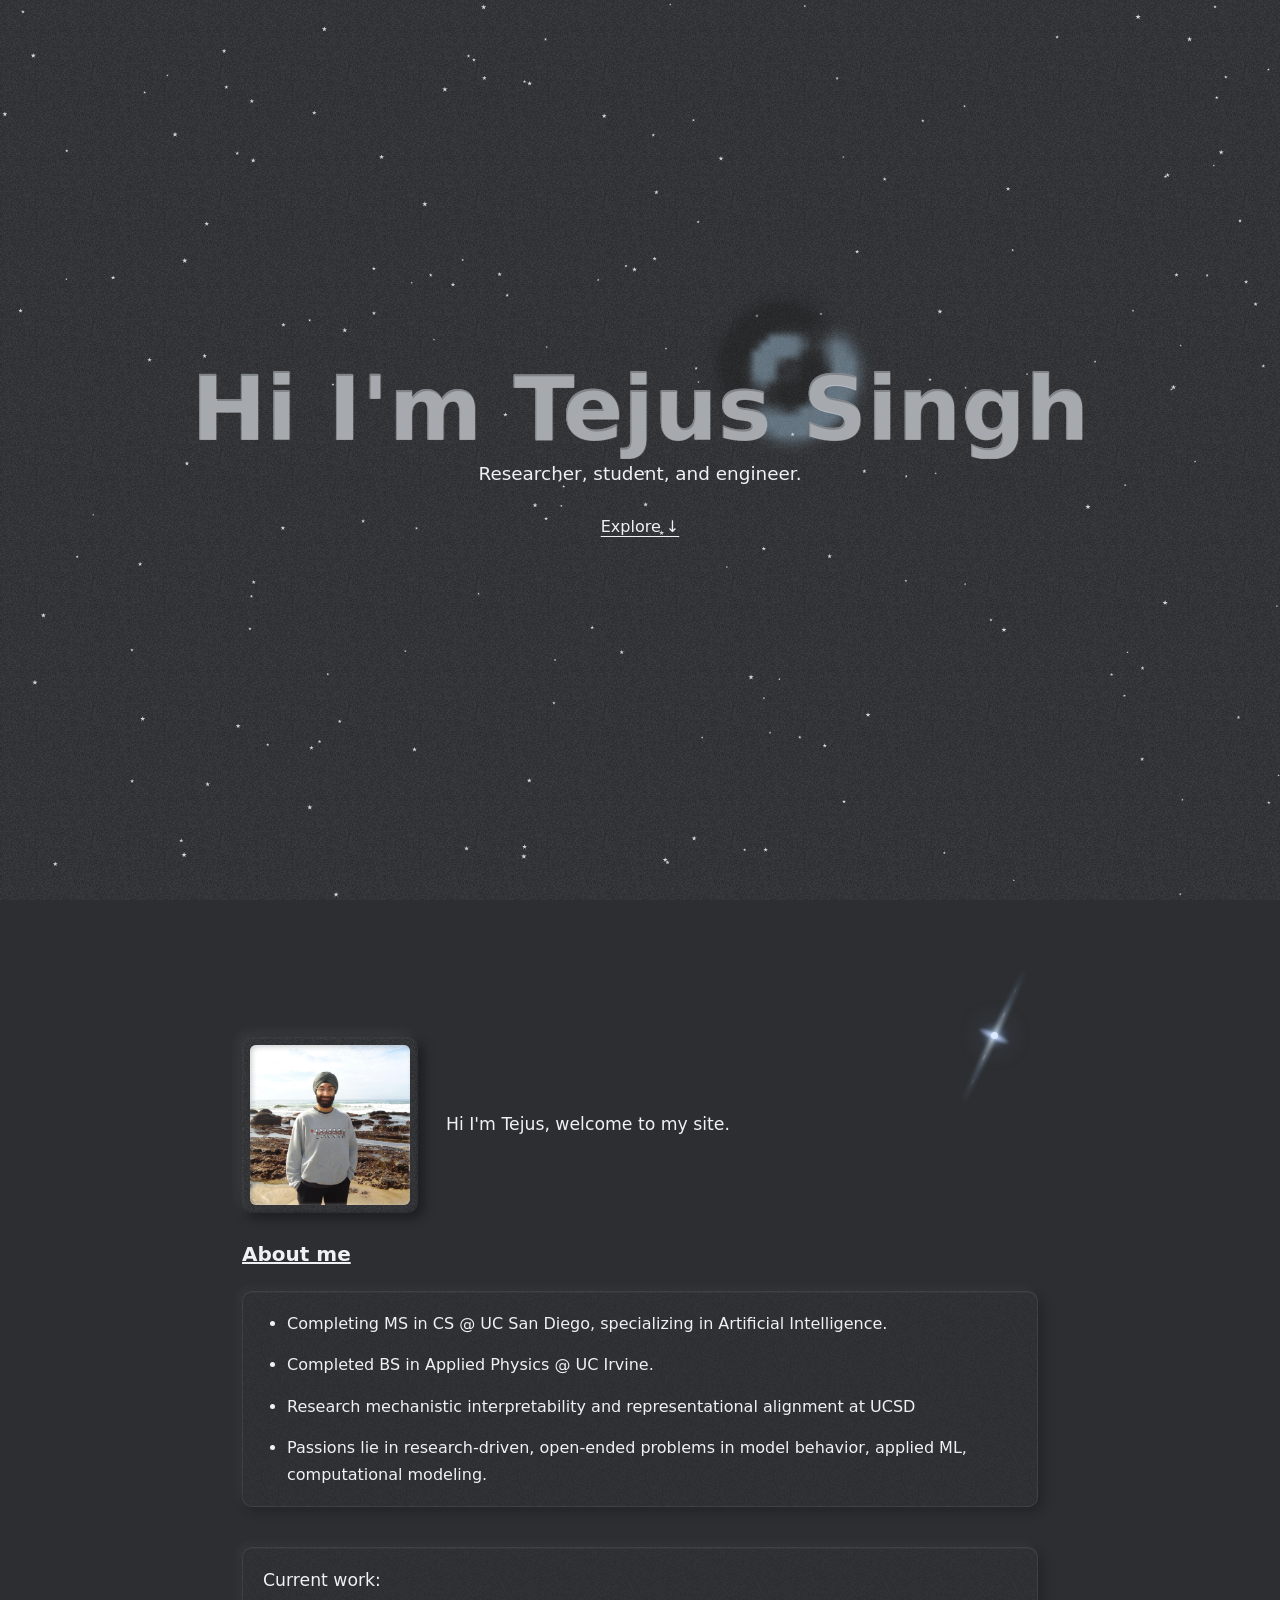
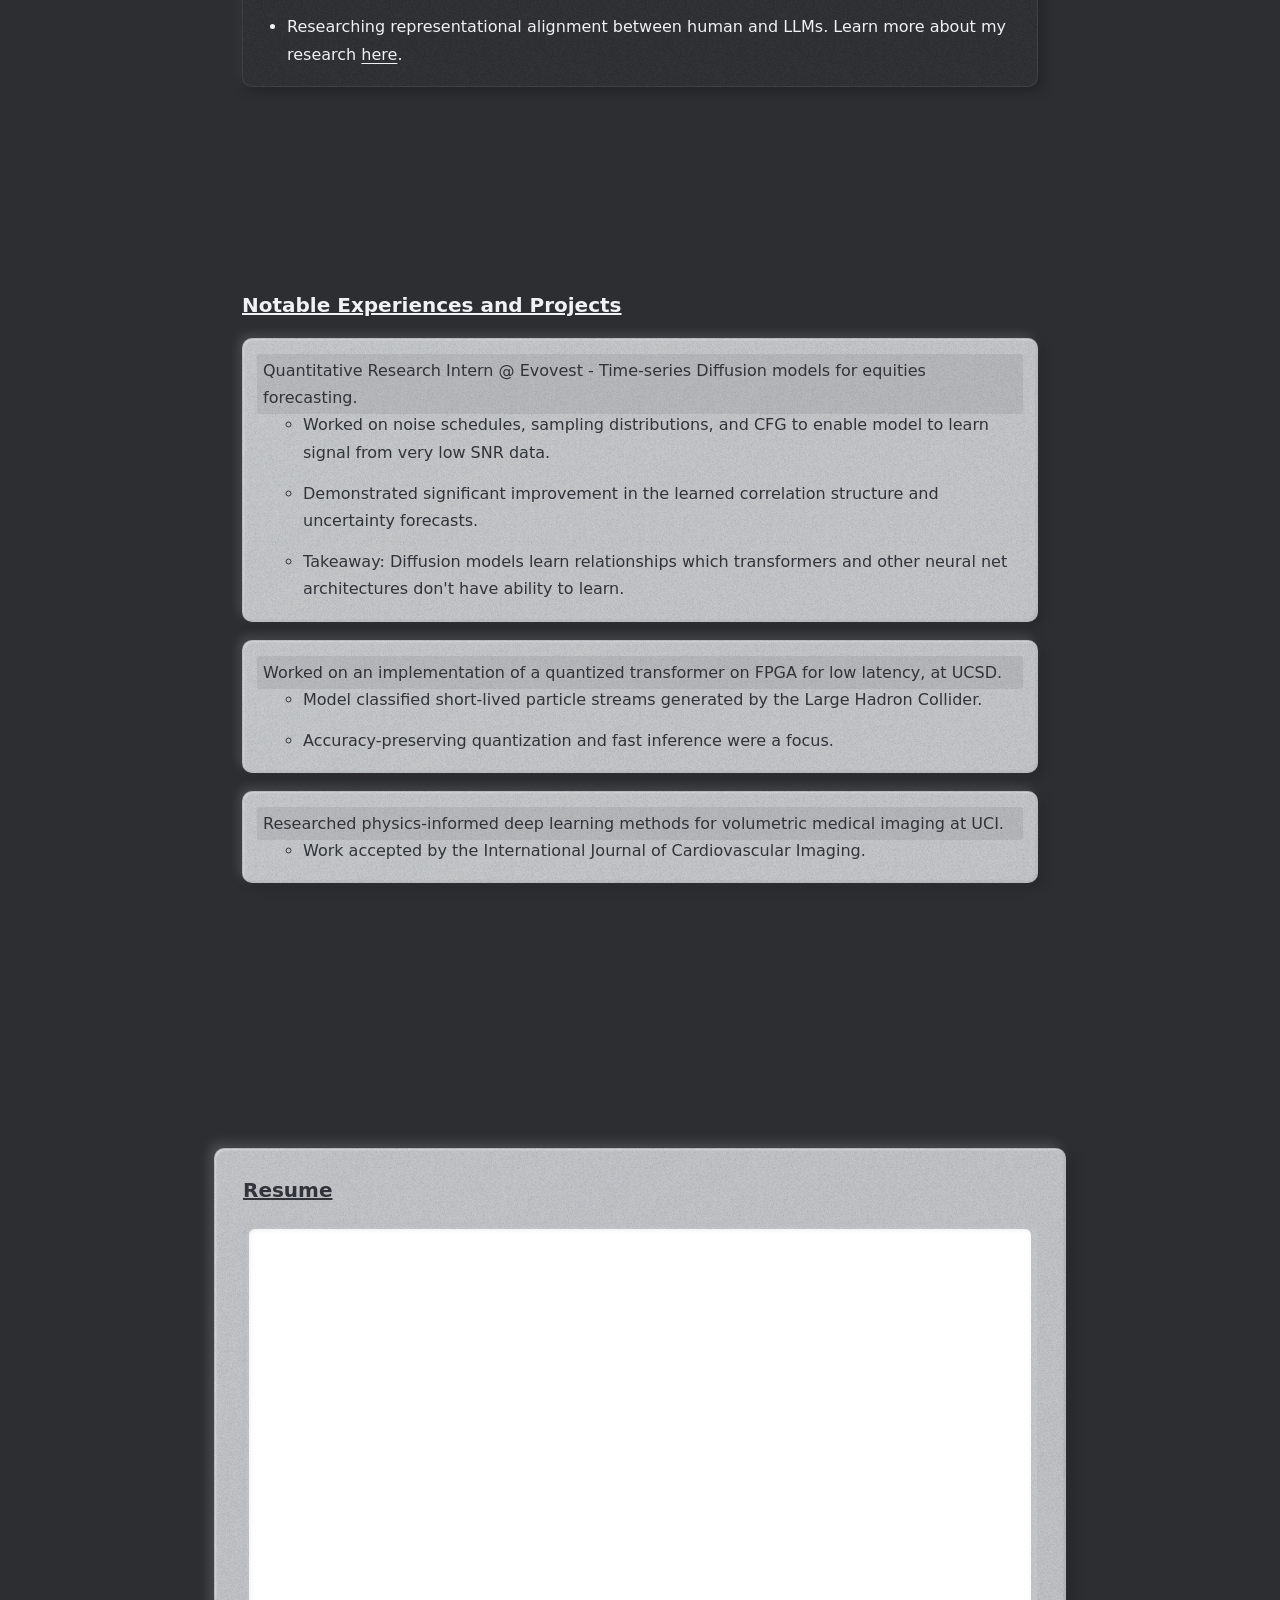
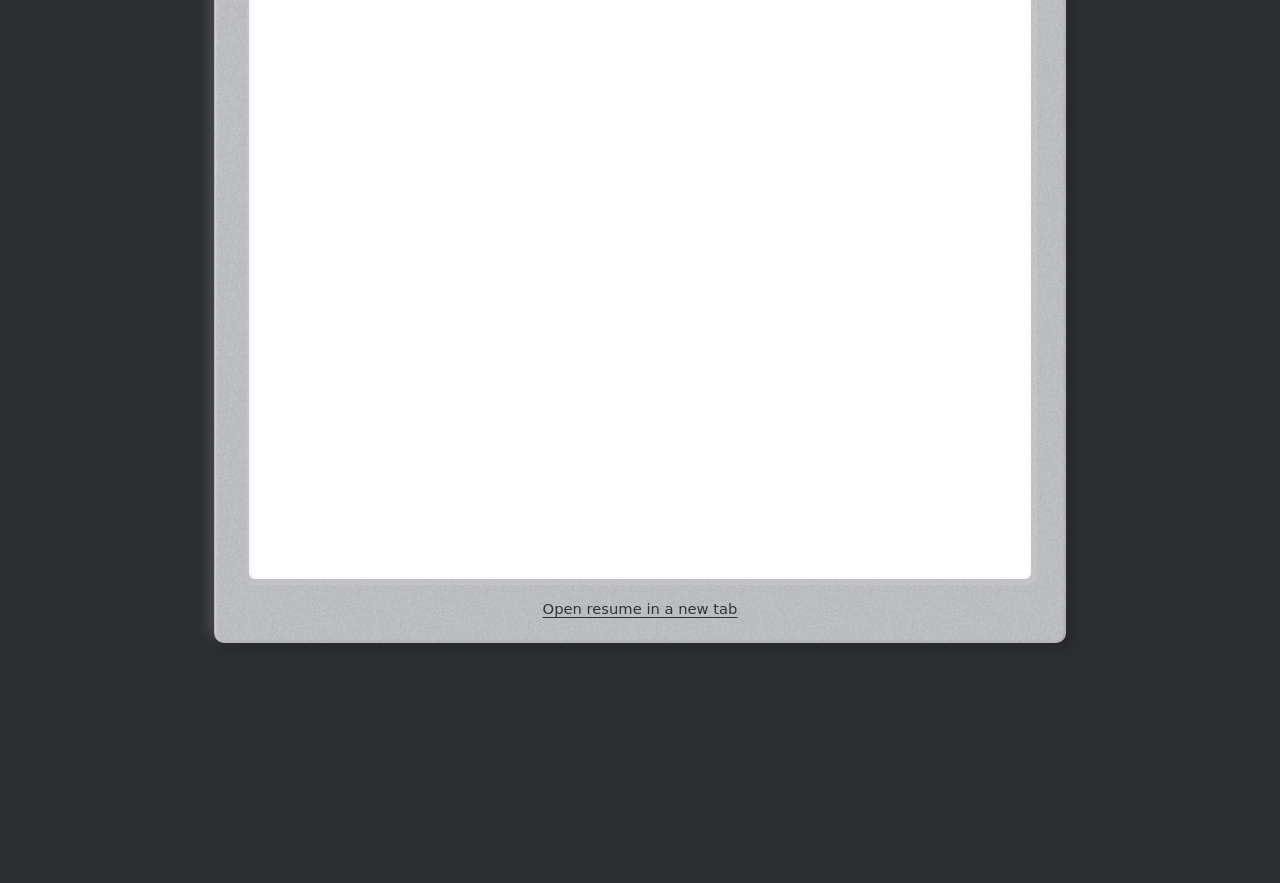
==== commit aedc222f: "up" ====
--- a/index.html
+++ b/index.html
@@ -50,7 +50,7 @@
     </section>
 
     <section class="bio" id="about-me">
-      <div class="quasar" aria-hidden="true"></div>
+      <div class="quasar" aria-hidden="true"><span class="quasar-flow"></span></div>
       <div class="bio-intro">
         <div class="picture-frame">
           <img class="profile-picture" src="assets/images/tejus-pic.png" alt="Tejus Singh">
--- a/assets/css/styles.css
+++ b/assets/css/styles.css
@@ -215,6 +215,38 @@
     /* Keep the extra paint area stable as the browser controls collapse. */
     --sky-bleed: max(96px, env(safe-area-max-inset-top, 0px), env(safe-area-max-inset-bottom, 0px));
   }
+
+  @supports (animation-timeline: scroll(root)) and (animation-range: 0px 100cqh) {
+    body {
+      /* Leave actual page content above the intro for Safari to show behind its bars. */
+      --sky-margin: 96px;
+      padding-top: var(--sky-margin);
+      min-height: calc(100lvh + 2 * var(--sky-margin));
+    }
+
+    .sky-anchor {
+      position: absolute;
+      inset: 0;
+      width: auto;
+      height: auto;
+      container-type: size;
+      overflow: clip;
+    }
+
+    #starfield {
+      --sky-bleed: var(--sky-margin);
+      height: calc(var(--screen-height, 100lvh) + 2 * var(--sky-bleed));
+      /* Counter each pixel of native scroll on the same timeline as the page. */
+      animation: pin-sky linear both;
+      animation-timeline: scroll(root);
+      animation-range: 0px 100cqh;
+    }
+  }
+}
+
+@keyframes pin-sky {
+  from { transform: translateY(0); }
+  to { transform: translateY(100cqh); }
 }
 
 #previous-shade {
@@ -231,7 +263,17 @@
   transition: filter 1s ease;
 }
 
-.star::before {
+@media (hover: none) and (pointer: coarse) and (prefers-reduced-motion: no-preference) {
+  .star.is-lit {
+    --star-fill: radial-gradient(circle, #d2f0ff, #4678ff);
+    --star-glow: brightness(1.35) drop-shadow(0 0 4px #64c3ff) drop-shadow(0 0 9px #6ec8ff);
+    --twinkle-min: 0.75;
+    --trail-opacity: 0.6;
+  }
+}
+
+.star::before,
+.star-color {
   content: "";
   position: absolute;
   inset: 0;
@@ -250,6 +292,11 @@
   );
 }
 
+.star-color {
+  opacity: var(--star-color-opacity, 0);
+  pointer-events: none;
+}
+
 .star::after {
   content: "";
   position: absolute;
@@ -263,7 +310,7 @@
   background: linear-gradient(90deg, rgba(220, 240, 255, 0.4), rgba(171, 211, 255, 0.1) 35%, transparent);
   filter: blur(1px);
   pointer-events: none;
-  transition: opacity 1s ease;
+  transition: opacity 200ms ease;
 }
 
 .shooting-star {
@@ -473,6 +520,40 @@
   background: linear-gradient(transparent, rgba(163, 205, 255, 0.35), #e4f3ff, rgba(163, 205, 255, 0.35), transparent);
   transform: translate(-50%, -50%) rotate(25deg);
   filter: blur(2px);
+  animation: quasar-jets 2.5s ease-in-out infinite alternate;
+}
+
+@keyframes quasar-jets {
+  from { opacity: 0.65; }
+  to { opacity: 1; }
+}
+
+.quasar-flow {
+  position: absolute;
+  top: 50%;
+  left: 50%;
+  width: 2px;
+  height: 150px;
+  transform: translate(-50%, -50%) rotate(25deg);
+  filter: blur(1px);
+  background-image:
+    repeating-linear-gradient(to top, transparent 0 20px, rgba(225, 241, 255, 0.45) 23px, transparent 27px),
+    repeating-linear-gradient(to bottom, transparent 0 20px, rgba(225, 241, 255, 0.45) 23px, transparent 27px);
+  background-size: 100% calc(50% + 27px);
+  background-position: center top, center bottom;
+  background-repeat: no-repeat;
+  -webkit-mask-image: linear-gradient(transparent, #000 35%, #000 65%, transparent);
+  mask-image: linear-gradient(transparent, #000 35%, #000 65%, transparent);
+  animation: quasar-flow 2s linear infinite;
+}
+
+@keyframes quasar-flow {
+  to { background-position: center -27px, center calc(100% + 27px); }
+}
+
+@media (prefers-reduced-motion: reduce) {
+  .quasar::before, .quasar-flow { animation: none; }
+  .quasar-flow { display: none; }
 }
 
 .quasar::after {
@@ -645,7 +726,7 @@
 
 @keyframes twinkle {
   0%, 100% {
-    opacity: 0.15;
+    opacity: var(--twinkle-min, 0.15);
     transform: scale(1);
   }
 
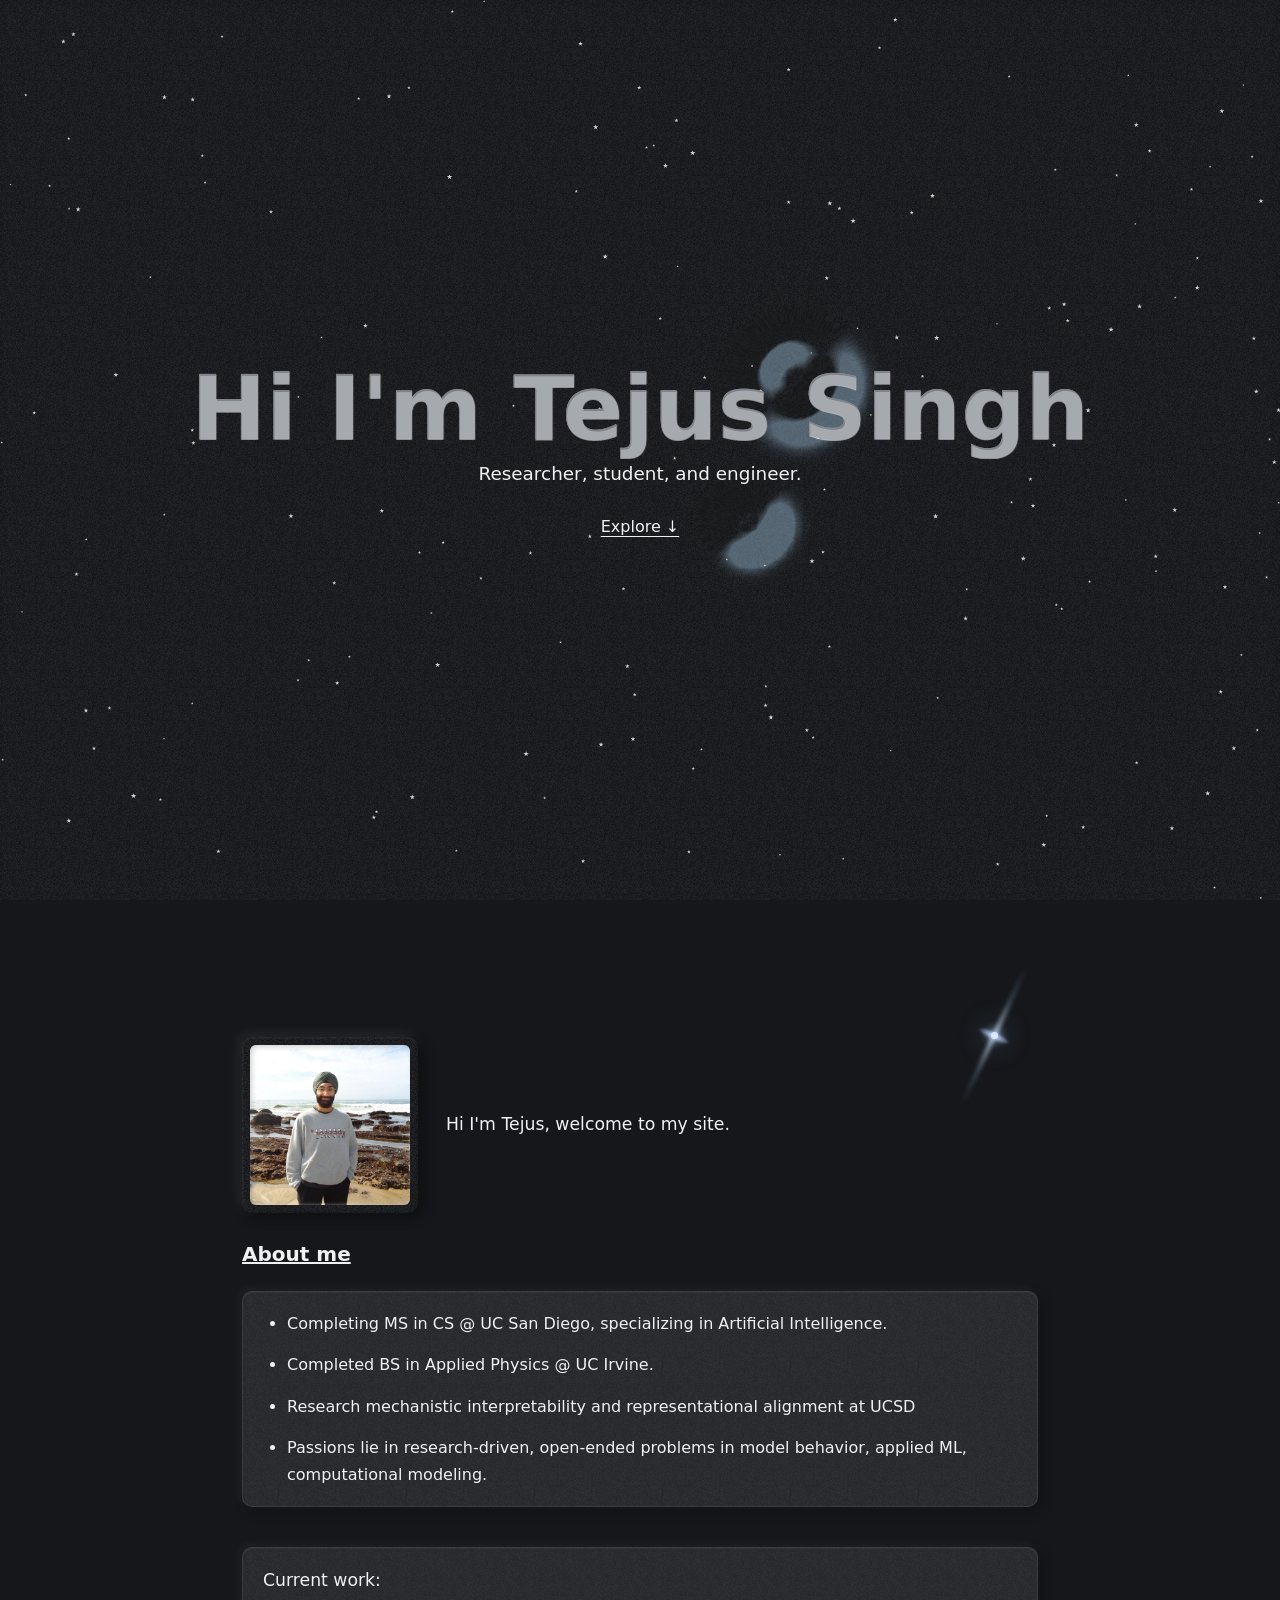
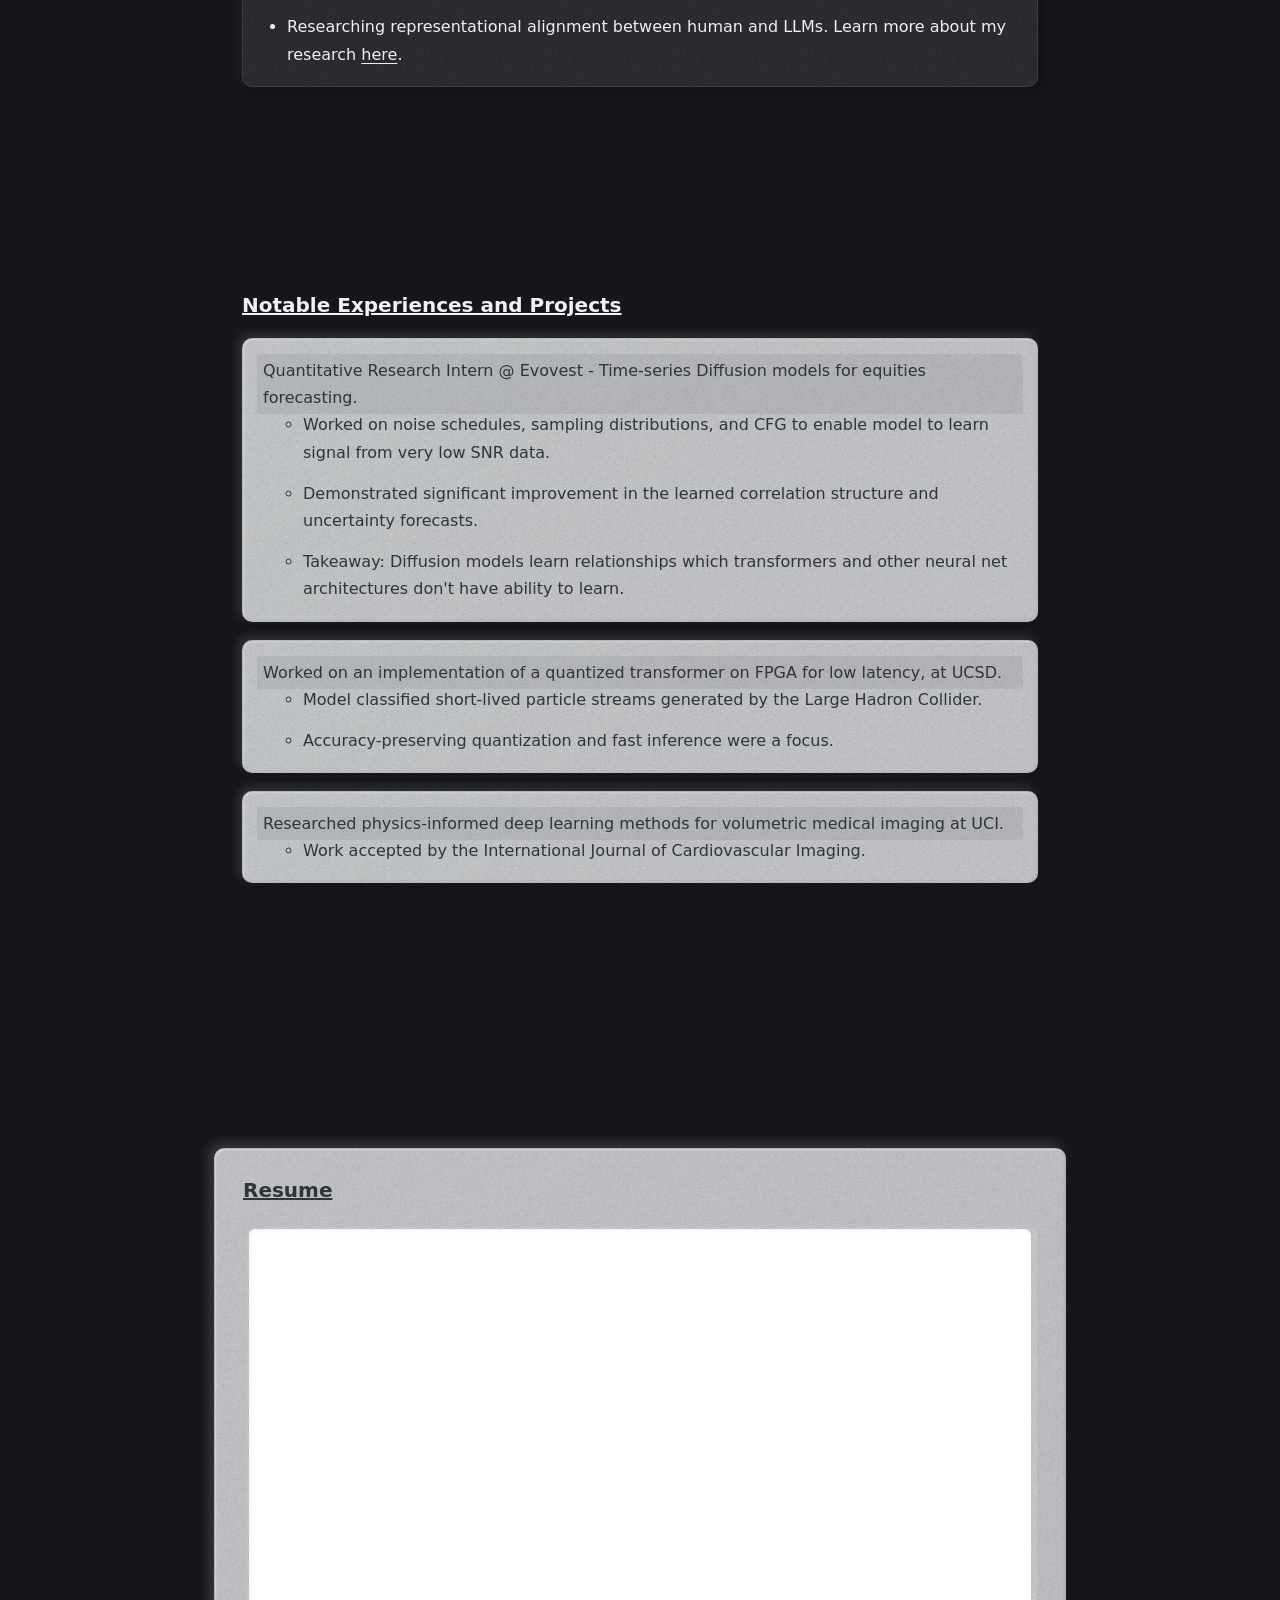
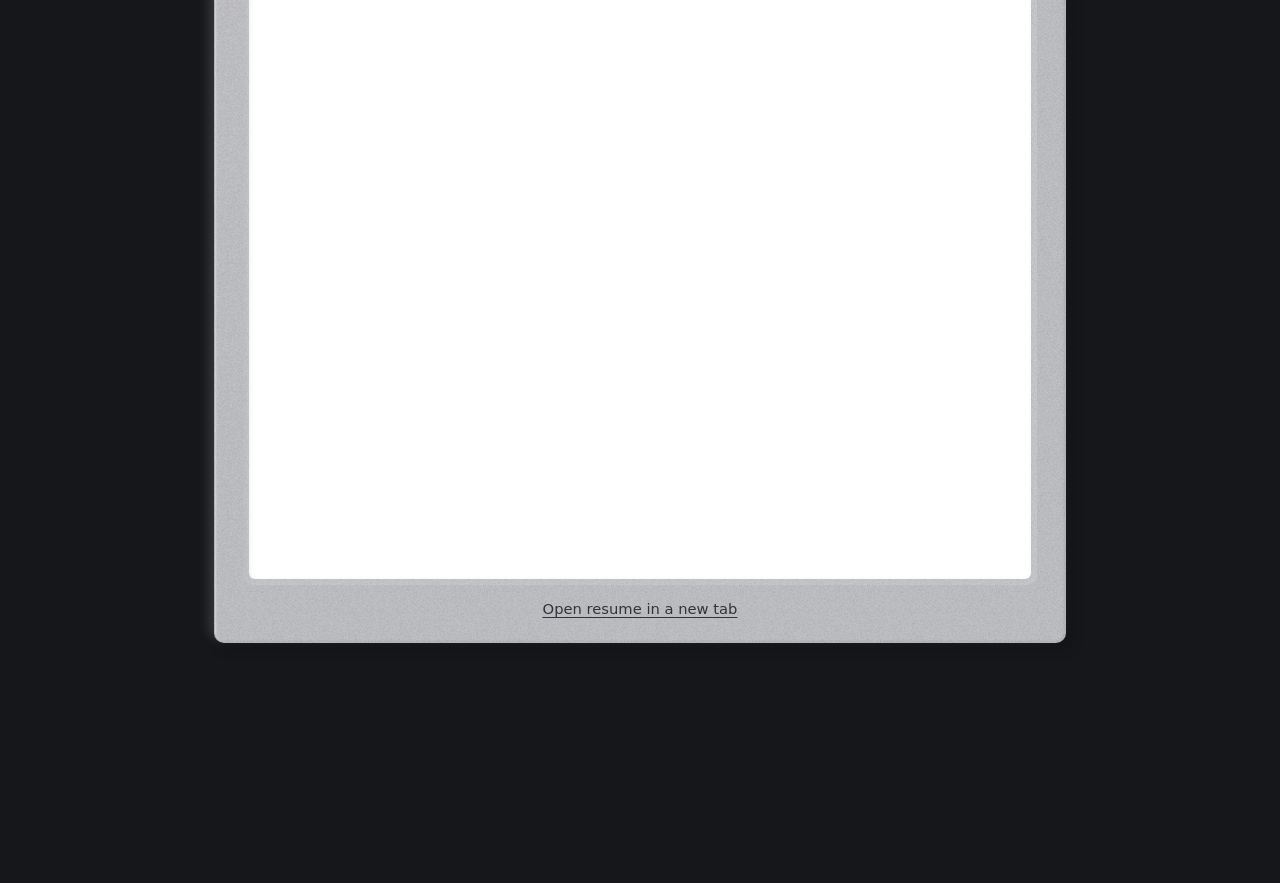
==== commit 011845ef: "up" ====
--- a/index.html
+++ b/index.html
@@ -28,12 +28,13 @@
   </svg>
   <div class="sky-anchor" aria-hidden="true">
     <div id="starfield">
+      <canvas class="wave" aria-hidden="true"></canvas>
       <div id="previous-shade"></div>
     </div>
   </div>
 
-  <nav class="floating-nav" aria-label="Main navigation">
-    <button class="nav-reveal" type="button" aria-label="Show navigation" aria-expanded="false"><span>Navigation</span></button>
+  <nav class="floating-nav" aria-label="Main navigation" hidden>
+    <button class="nav-reveal" type="button" aria-label="Show navigation" aria-expanded="false"><span aria-hidden="true"></span></button>
     <a href="#about-me">About me</a>
     <a href="research.html">Research</a>
     <a href="#resume">Resume</a>
@@ -41,7 +42,6 @@
 
   <main class="home">
     <section class="header">
-      <canvas class="wave" aria-hidden="true"></canvas>
       <div class="header-text">
         <h1>Hi I'm Tejus Singh</h1>
         <p>Researcher, student, and engineer.</p>
@@ -50,7 +50,7 @@
     </section>
 
     <section class="bio" id="about-me">
-      <div class="quasar" aria-hidden="true"><span class="quasar-flow"></span></div>
+      <div class="quasar" aria-hidden="true"></div>
       <div class="bio-intro">
         <div class="picture-frame">
           <img class="profile-picture" src="assets/images/tejus-pic.png" alt="Tejus Singh">
@@ -119,6 +119,7 @@
   </main>
 
   <script src="assets/js/stars.js"></script>
+  <script src="assets/js/star-ripples.js"></script>
   <script src="assets/js/waves-gpu.js"></script>
   <script>
     if (!window.waveGPU) {
--- a/assets/css/styles.css
+++ b/assets/css/styles.css
@@ -1,6 +1,6 @@
 :root {
   --text: #30343a;
-  --background: #2c2e31;
+  --background: #15171a;
   --star: rgba(255, 255, 255, 0.8);
   --shooting-star: rgba(255, 255, 255, 0.95);
   --border: rgba(255, 255, 255, 0.16);
@@ -81,38 +81,34 @@
   margin-inline: auto;
   display: flex;
   width: max-content;
+  height: 50px;
   max-width: calc(100vw - 24px);
   flex-direction: row;
+  align-items: center;
   gap: 3px;
   padding: 5px clamp(12px, 5vw, 48px);
   isolation: isolate;
   overflow: hidden;
-  border: 1px solid rgba(220, 235, 245, 0.16);
+  border: 0;
   border-radius: 12px;
-  clip-path: url("#nav-squircle");
-  background: url("../images/background-grain.png"), linear-gradient(145deg, rgba(77, 86, 95, 0.65), rgba(38, 45, 52, 0.72));
-  -webkit-backdrop-filter: blur(14px) saturate(1.2);
-  backdrop-filter: blur(14px) saturate(1.2);
-  box-shadow:
-    -3px -3px 10px rgba(205, 224, 238, 0.07),
-    5px 6px 16px rgba(0, 0, 0, 0.3),
-    inset 1px 1px rgba(255, 255, 255, 0.13),
-    inset -1px -1px 2px rgba(12, 20, 28, 0.2);
-  transform-origin: center bottom;
-  transition: max-width 500ms cubic-bezier(0.22, 1, 0.36, 1), padding 500ms cubic-bezier(0.22, 1, 0.36, 1), border-radius 500ms ease, transform 500ms cubic-bezier(0.22, 1, 0.36, 1);
+  corner-shape: squircle;
+  background: rgba(12, 14, 18, 0.82);
+  -webkit-backdrop-filter: blur(10px);
+  backdrop-filter: blur(10px);
+  box-shadow:
+    0 0 2px 1px rgba(255, 151, 53, 0.95),
+    0 0 8px 3px rgba(232, 93, 15, 0.7),
+    0 0 20px 6px rgba(175, 52, 5, 0.34),
+    inset 0 0 4px 1px rgba(255, 151, 53, 0.8),
+    inset 0 0 12px 3px rgba(210, 75, 8, 0.4);
+  transition: max-width 500ms cubic-bezier(0.22, 1, 0.36, 1), height 500ms cubic-bezier(0.22, 1, 0.36, 1), padding 500ms cubic-bezier(0.22, 1, 0.36, 1), border-radius 500ms ease;
 }
 
 .floating-nav.is-collapsed {
   max-width: 180px;
-  padding-inline: 0;
-  border-color: transparent;
-  border-radius: 10px;
-  background: url("../images/background-grain.png"), rgba(29, 54, 79, 0.68);
-  transform: scaleY(0.3);
-}
-
-.floating-nav.is-collapsed::before {
-  box-shadow: none;
+  height: 16px;
+  padding: 0;
+  border-radius: 6px;
 }
 
 .floating-nav.is-collapsed a {
@@ -132,16 +128,19 @@
   border-radius: inherit;
   background: transparent;
   color: rgba(234, 244, 255, 0.9);
-  font: italic 10px/1 "Apple Chancery", "Segoe Script", cursive;
-  letter-spacing: 0.04em;
   cursor: pointer;
   pointer-events: none;
   transition: opacity 160ms ease, visibility 0s linear 160ms;
 }
 
 .nav-reveal span {
-  display: inline-block;
-  transform: scaleY(3.333);
+  display: block;
+  width: 4px;
+  height: 2px;
+  margin: auto;
+  border-radius: 1px;
+  background: currentColor;
+  box-shadow: -8px 0 currentColor, 8px 0 currentColor;
 }
 
 .floating-nav.is-collapsed .nav-reveal {
@@ -149,16 +148,6 @@
   opacity: 1;
   pointer-events: auto;
   transition: opacity 200ms ease 180ms, visibility 0s;
-}
-
-.floating-nav::before {
-  content: "";
-  position: absolute;
-  inset: 0;
-  z-index: -1;
-  pointer-events: none;
-  border-radius: inherit;
-  box-shadow: inset 1px 0 rgba(255, 190, 200, 0.08), inset -1px 0 rgba(165, 215, 255, 0.1);
 }
 
 .floating-nav a {
@@ -207,7 +196,7 @@
   height: calc(100vh + 2 * var(--sky-bleed));
   height: calc(100lvh + 2 * var(--sky-bleed));
   overflow: hidden;
-  background: url("../images/background-grain.png"), url("../images/background-grain.png"), var(--background);
+  background: url("../images/background-grain.png"), linear-gradient(rgba(21, 23, 26, 0.5), rgba(21, 23, 26, 0.5)), url("../images/background-grain.png"), var(--background);
 }
 
 @media (hover: none) and (pointer: coarse) {
@@ -258,13 +247,23 @@
 
 .star {
   position: absolute;
-  filter: var(--star-glow, none);
+  translate: var(--ripple-x, 0px) var(--ripple-y, 0px);
+  filter: var(--star-glow, brightness(1) drop-shadow(0 0 4px rgba(100, 195, 255, 0)) drop-shadow(0 0 9px rgba(110, 200, 255, 0)));
   animation: twinkle ease-in-out infinite;
-  transition: filter 1s ease;
+  transition: filter 1s ease, translate 180ms linear;
 }
 
 @media (hover: none) and (pointer: coarse) and (prefers-reduced-motion: no-preference) {
   .star.is-lit {
+    --star-fill: radial-gradient(circle, #d2f0ff, #4678ff);
+    --star-glow: brightness(1.35) drop-shadow(0 0 4px #64c3ff) drop-shadow(0 0 9px #6ec8ff);
+    --twinkle-min: 0.75;
+    --trail-opacity: 0.6;
+  }
+}
+
+@media (hover: hover) and (pointer: fine) and (prefers-reduced-motion: no-preference) {
+  .star.ambient-lit {
     --star-fill: radial-gradient(circle, #d2f0ff, #4678ff);
     --star-glow: brightness(1.35) drop-shadow(0 0 4px #64c3ff) drop-shadow(0 0 9px #6ec8ff);
     --twinkle-min: 0.75;
@@ -310,7 +309,13 @@
   background: linear-gradient(90deg, rgba(220, 240, 255, 0.4), rgba(171, 211, 255, 0.1) 35%, transparent);
   filter: blur(1px);
   pointer-events: none;
-  transition: opacity 200ms ease;
+  transition: opacity 1s ease;
+}
+
+.star.has-light::after,
+.star.is-lit::after,
+.star.ambient-lit::after {
+  transition-duration: 200ms;
 }
 
 .shooting-star {
@@ -355,12 +360,15 @@
 
 .wave {
   position: absolute;
-  inset: 0;
-  width: 100%;
-  height: 100%;
+  top: 0;
+  left: 0;
   pointer-events: none;
   opacity: 1;
   filter: blur(1px);
+}
+
+.wave.paper-surface {
+  filter: none;
 }
 
 .header-text {
@@ -528,32 +536,8 @@
   to { opacity: 1; }
 }
 
-.quasar-flow {
-  position: absolute;
-  top: 50%;
-  left: 50%;
-  width: 2px;
-  height: 150px;
-  transform: translate(-50%, -50%) rotate(25deg);
-  filter: blur(1px);
-  background-image:
-    repeating-linear-gradient(to top, transparent 0 20px, rgba(225, 241, 255, 0.45) 23px, transparent 27px),
-    repeating-linear-gradient(to bottom, transparent 0 20px, rgba(225, 241, 255, 0.45) 23px, transparent 27px);
-  background-size: 100% calc(50% + 27px);
-  background-position: center top, center bottom;
-  background-repeat: no-repeat;
-  -webkit-mask-image: linear-gradient(transparent, #000 35%, #000 65%, transparent);
-  mask-image: linear-gradient(transparent, #000 35%, #000 65%, transparent);
-  animation: quasar-flow 2s linear infinite;
-}
-
-@keyframes quasar-flow {
-  to { background-position: center -27px, center calc(100% + 27px); }
-}
-
 @media (prefers-reduced-motion: reduce) {
-  .quasar::before, .quasar-flow { animation: none; }
-  .quasar-flow { display: none; }
+  .quasar::before { animation: none; }
 }
 
 .quasar::after {
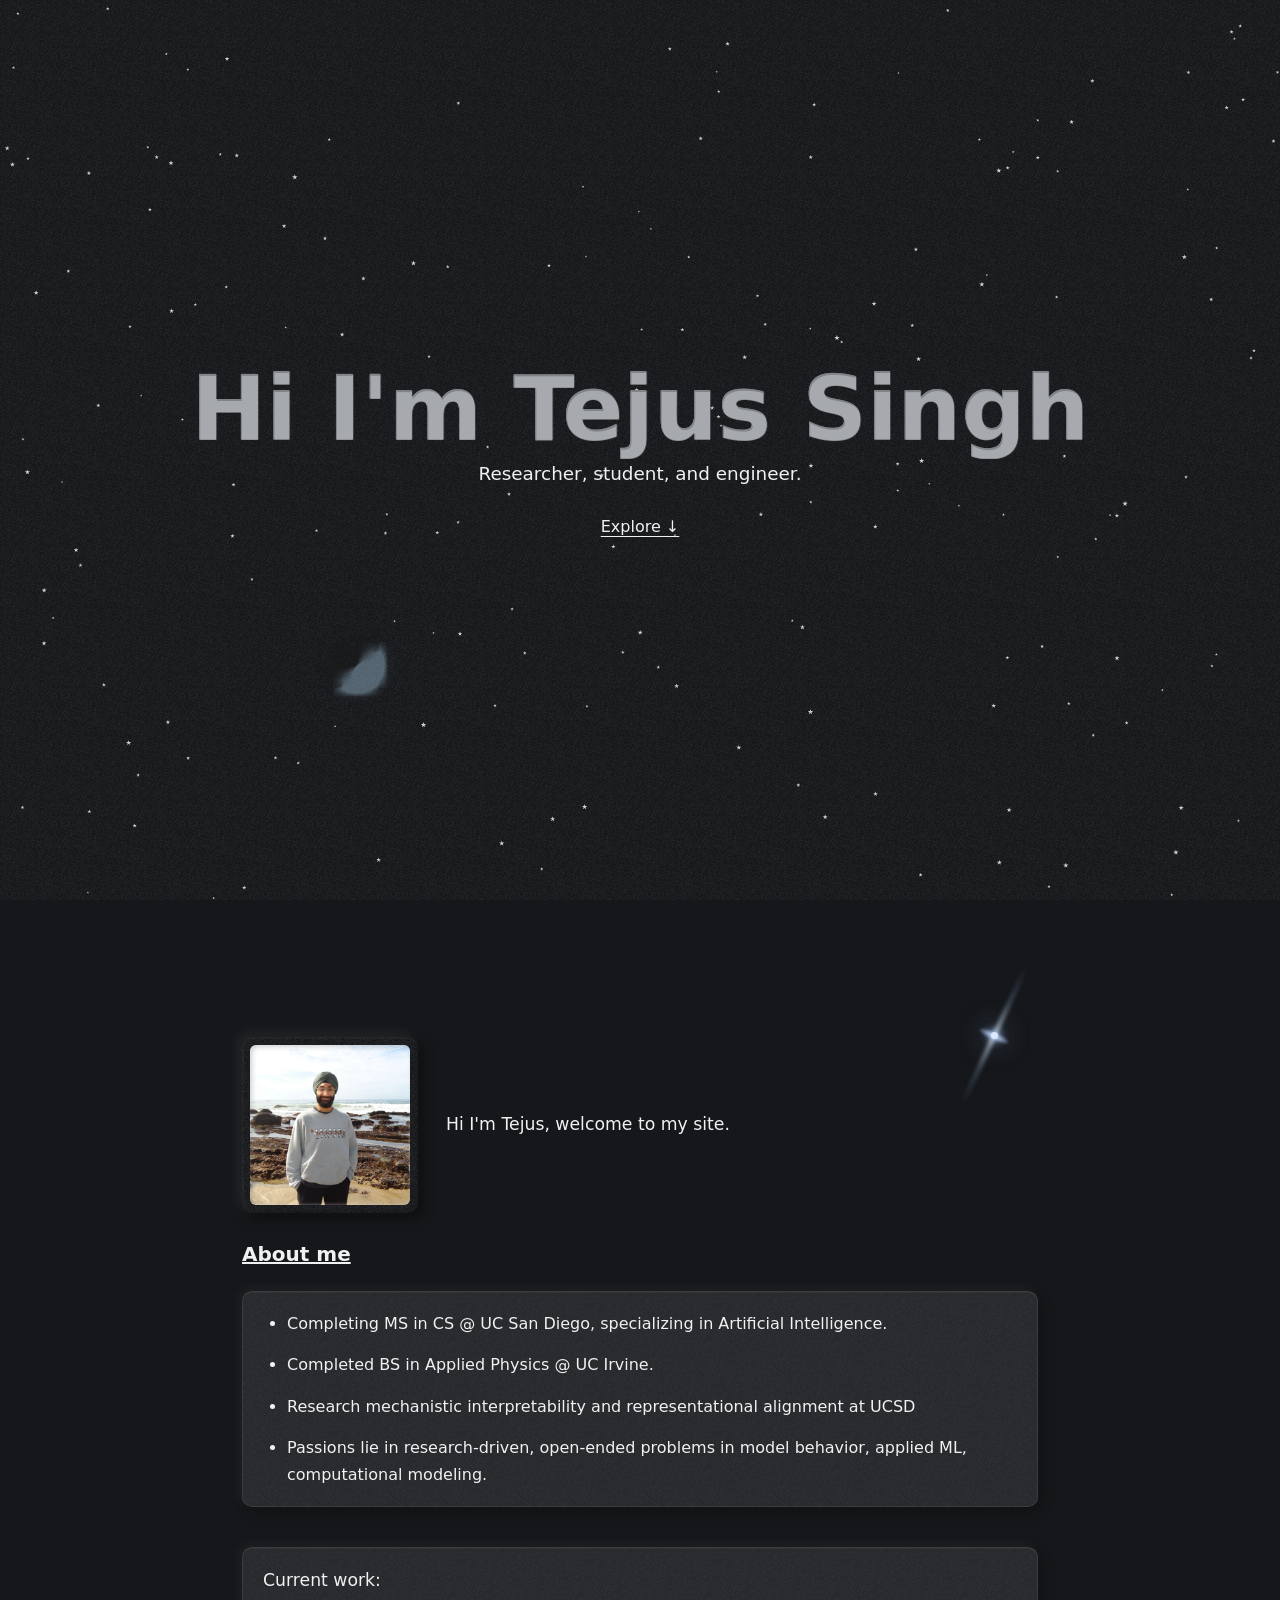
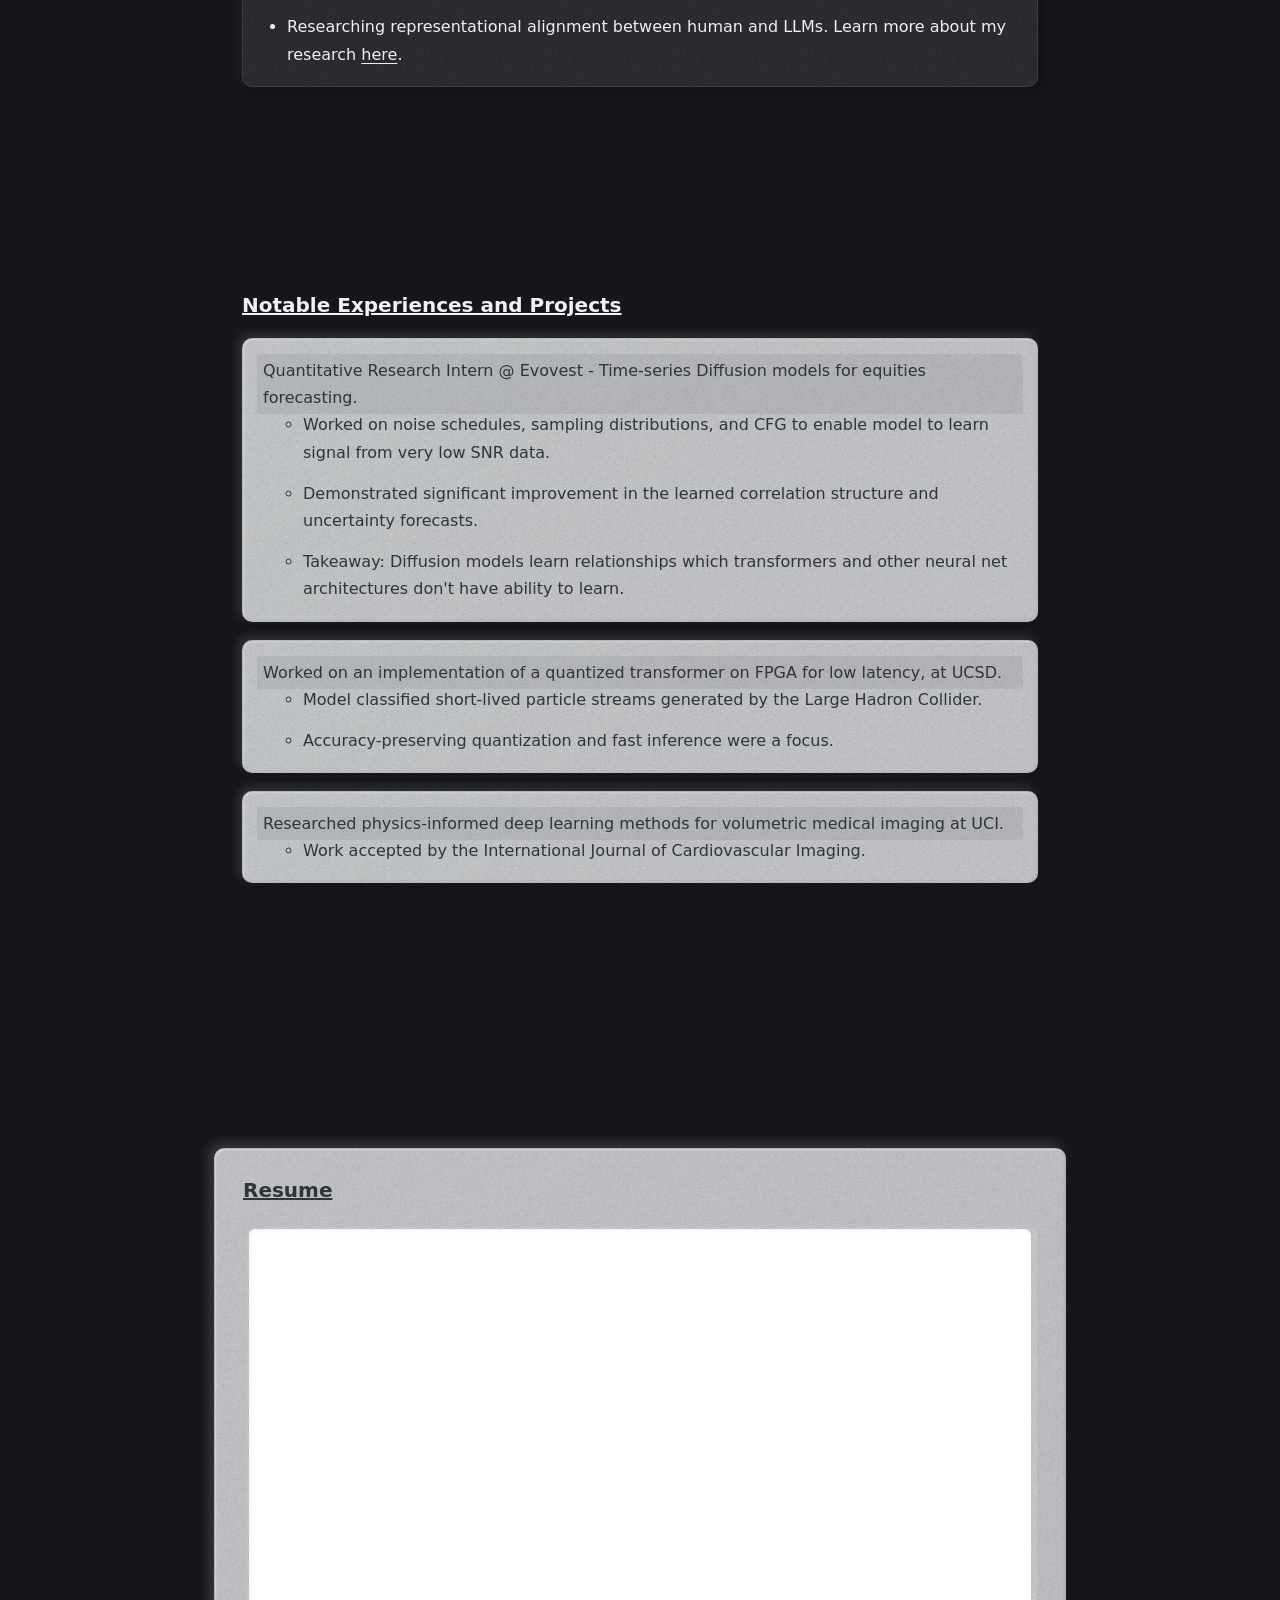
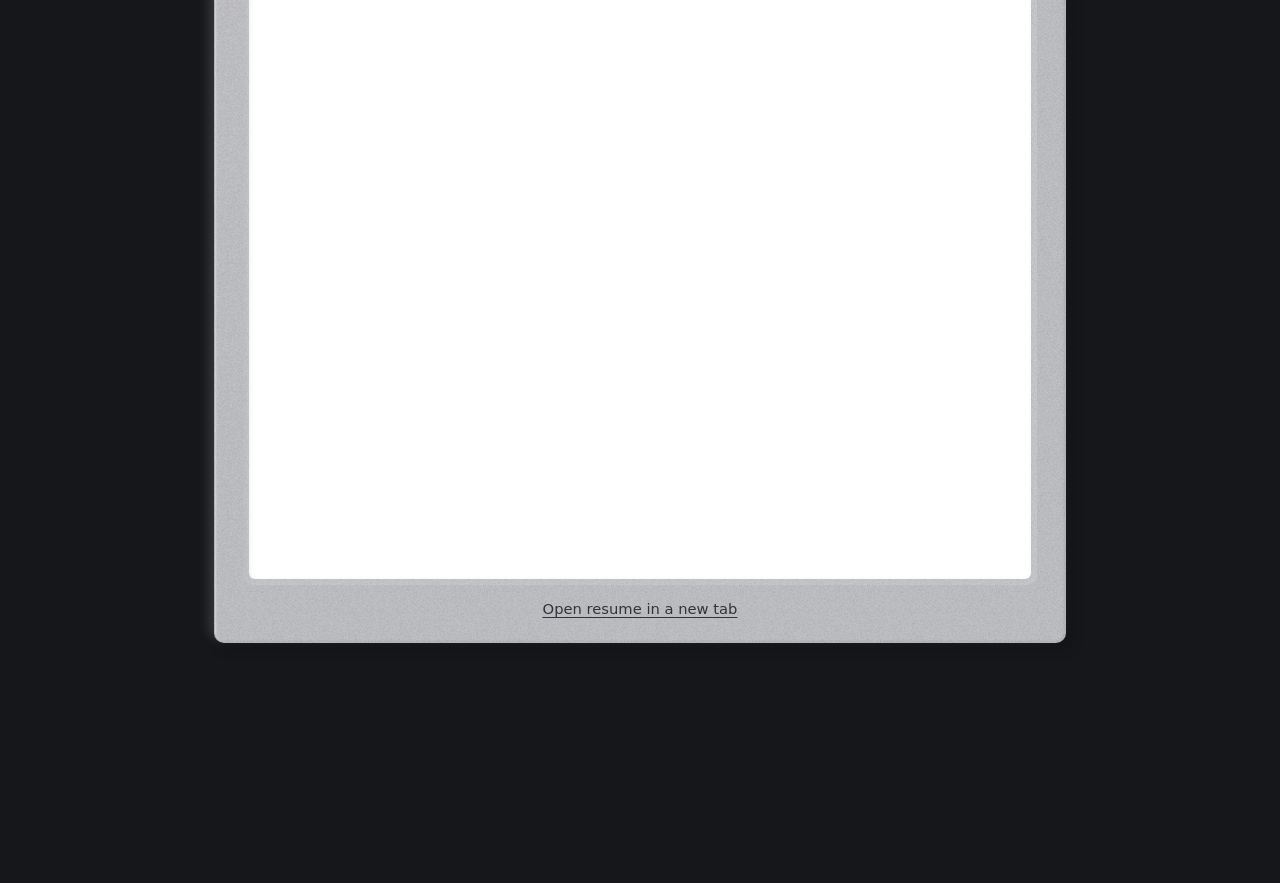
==== commit 3aa53d03: "up" ====
--- a/index.html
+++ b/index.html
@@ -28,7 +28,6 @@
   </svg>
   <div class="sky-anchor" aria-hidden="true">
     <div id="starfield">
-      <canvas class="wave" aria-hidden="true"></canvas>
       <div id="previous-shade"></div>
     </div>
   </div>
@@ -42,6 +41,7 @@
 
   <main class="home">
     <section class="header">
+      <canvas class="wave" aria-hidden="true"></canvas>
       <div class="header-text">
         <h1>Hi I'm Tejus Singh</h1>
         <p>Researcher, student, and engineer.</p>
@@ -119,7 +119,6 @@
   </main>
 
   <script src="assets/js/stars.js"></script>
-  <script src="assets/js/star-ripples.js"></script>
   <script src="assets/js/waves-gpu.js"></script>
   <script>
     if (!window.waveGPU) {
--- a/assets/css/styles.css
+++ b/assets/css/styles.css
@@ -247,10 +247,9 @@
 
 .star {
   position: absolute;
-  translate: var(--ripple-x, 0px) var(--ripple-y, 0px);
   filter: var(--star-glow, brightness(1) drop-shadow(0 0 4px rgba(100, 195, 255, 0)) drop-shadow(0 0 9px rgba(110, 200, 255, 0)));
   animation: twinkle ease-in-out infinite;
-  transition: filter 1s ease, translate 180ms linear;
+  transition: filter 1s ease;
 }
 
 @media (hover: none) and (pointer: coarse) and (prefers-reduced-motion: no-preference) {
@@ -360,19 +359,17 @@
 
 .wave {
   position: absolute;
-  top: 0;
-  left: 0;
+  inset: 0;
+  width: 100%;
+  height: 100%;
   pointer-events: none;
   opacity: 1;
-  filter: blur(1px);
-}
-
-.wave.paper-surface {
-  filter: none;
 }
 
 .header-text {
   position: relative;
+  -webkit-user-select: none;
+  user-select: none;
 }
 
 .picture-frame,
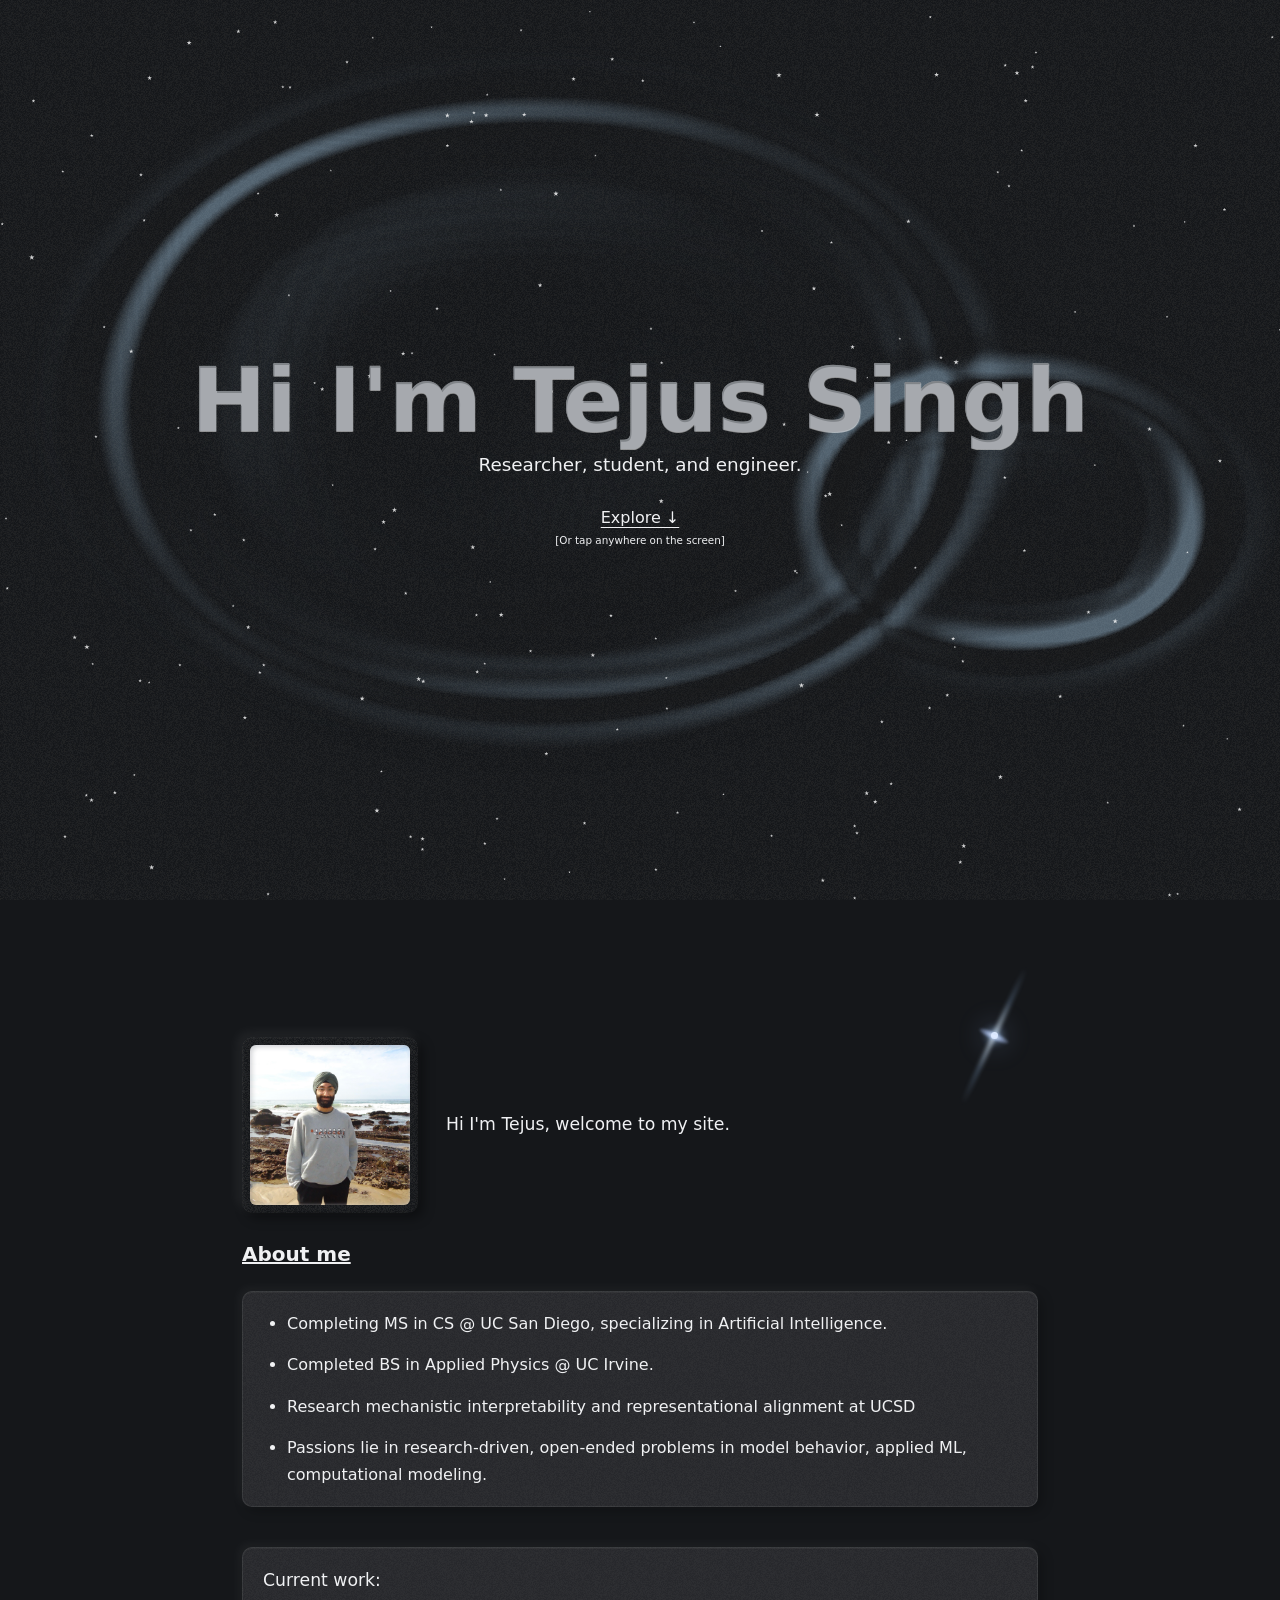
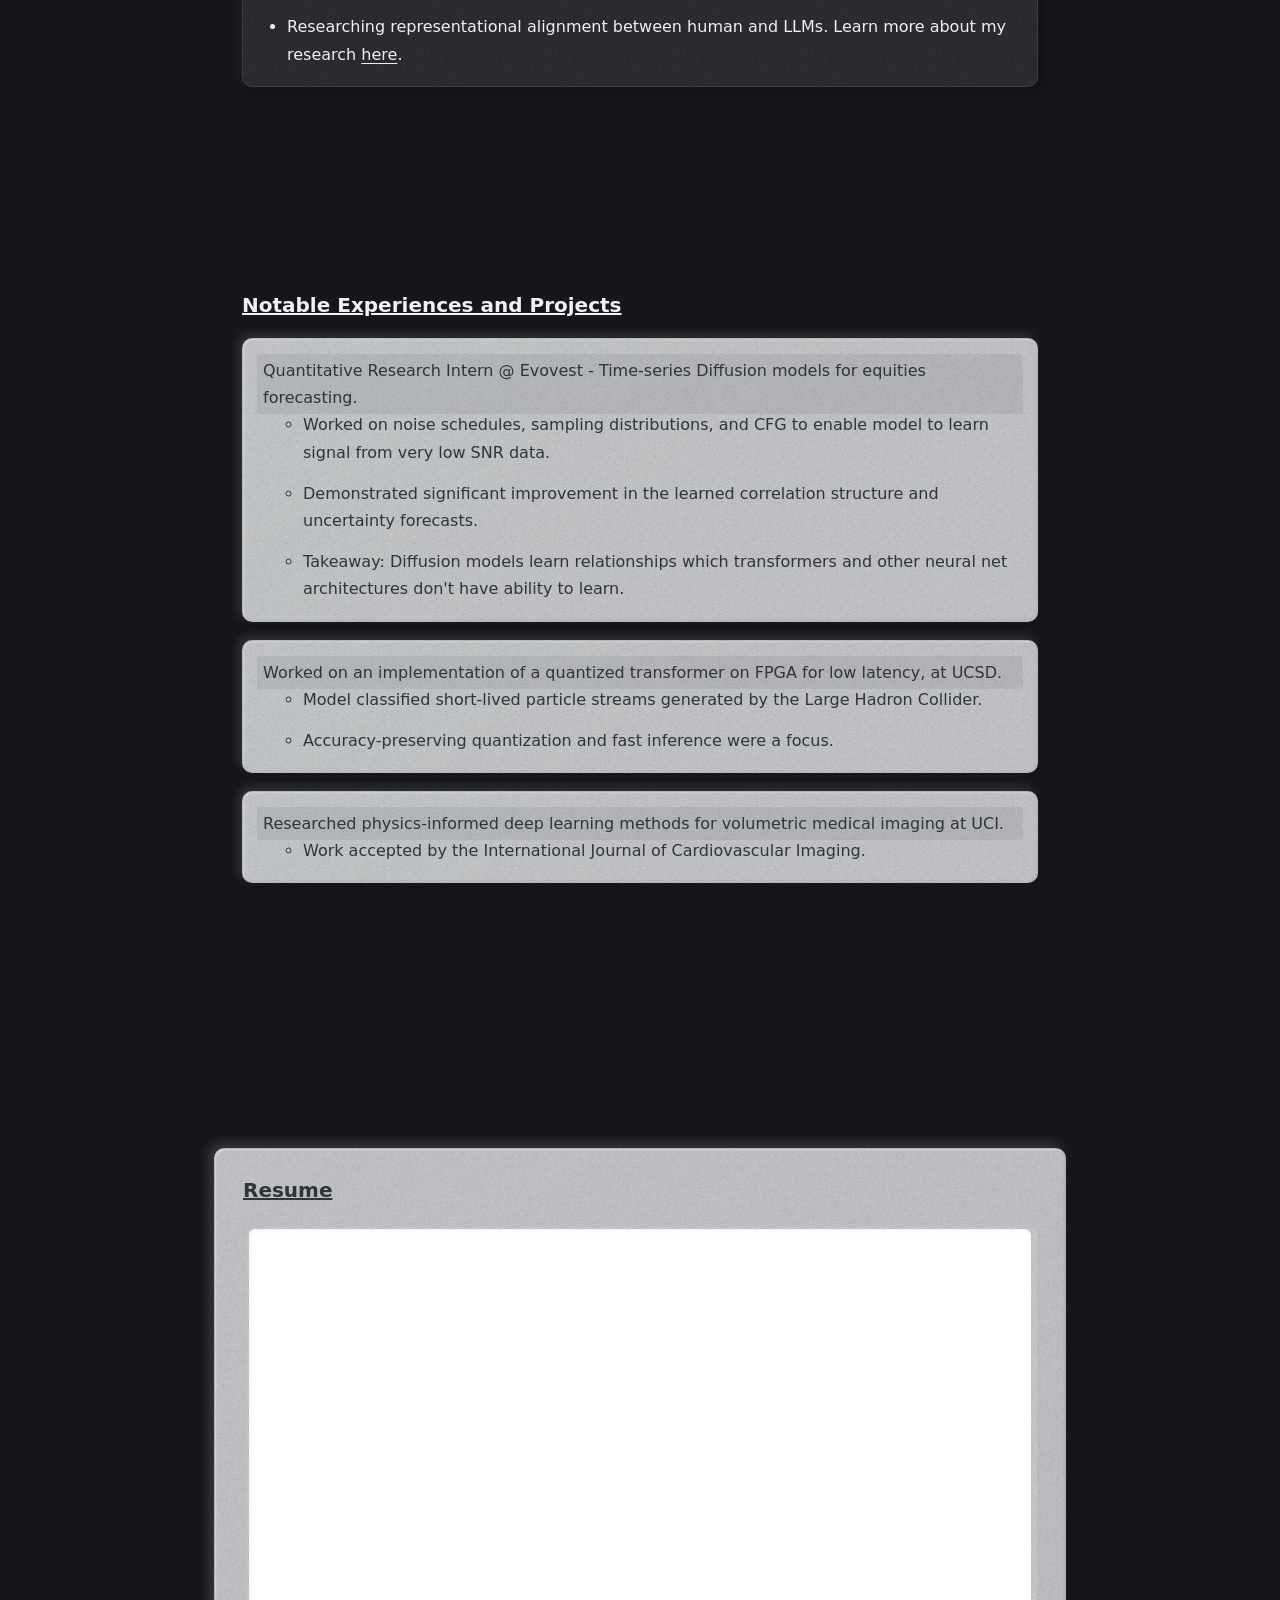
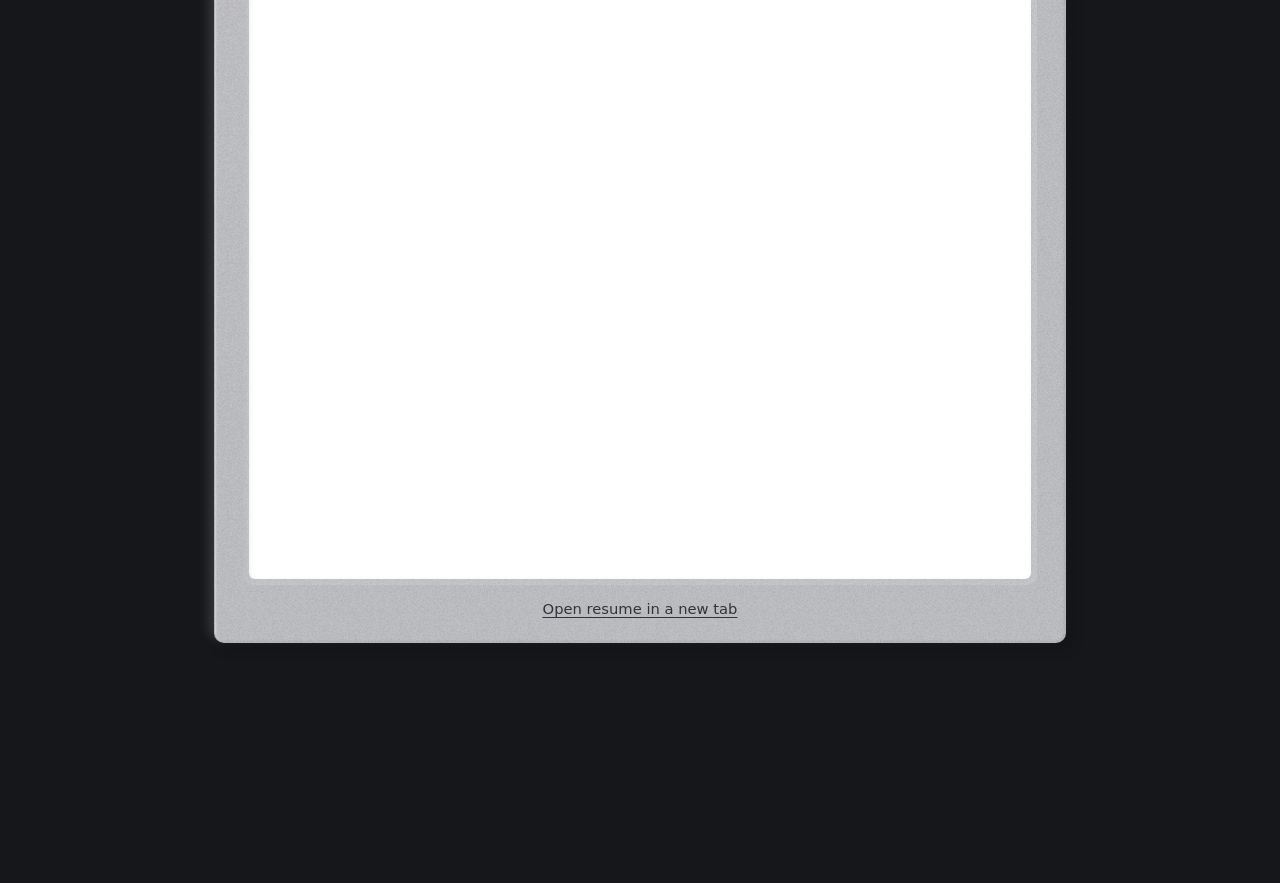
==== commit 4165719b: "up" ====
--- a/index.html
+++ b/index.html
@@ -28,6 +28,7 @@
   </svg>
   <div class="sky-anchor" aria-hidden="true">
     <div id="starfield">
+      <canvas class="wave" aria-hidden="true"></canvas>
       <div id="previous-shade"></div>
     </div>
   </div>
@@ -41,11 +42,11 @@
 
   <main class="home">
     <section class="header">
-      <canvas class="wave" aria-hidden="true"></canvas>
       <div class="header-text">
         <h1>Hi I'm Tejus Singh</h1>
         <p>Researcher, student, and engineer.</p>
-        <a class="explore-link" href="#about-me">Explore ↓</a>
+        <a class="explore-link" href="#about-me">Explore ↓</a> 
+        <p class="explore-hint">[Or tap anywhere on the screen]</p>
       </div>
     </section>
 
@@ -119,6 +120,7 @@
   </main>
 
   <script src="assets/js/stars.js"></script>
+  <script src="assets/js/wave-engine.js"></script>
   <script src="assets/js/waves-gpu.js"></script>
   <script>
     if (!window.waveGPU) {
--- a/assets/css/styles.css
+++ b/assets/css/styles.css
@@ -447,6 +447,10 @@
   font-size: 1.15rem;
 }
 
+.header-text .explore-hint {
+  font-size: 0.65rem;
+}
+
 .explore-link {
   display: inline-block;
   margin-top: 24px;
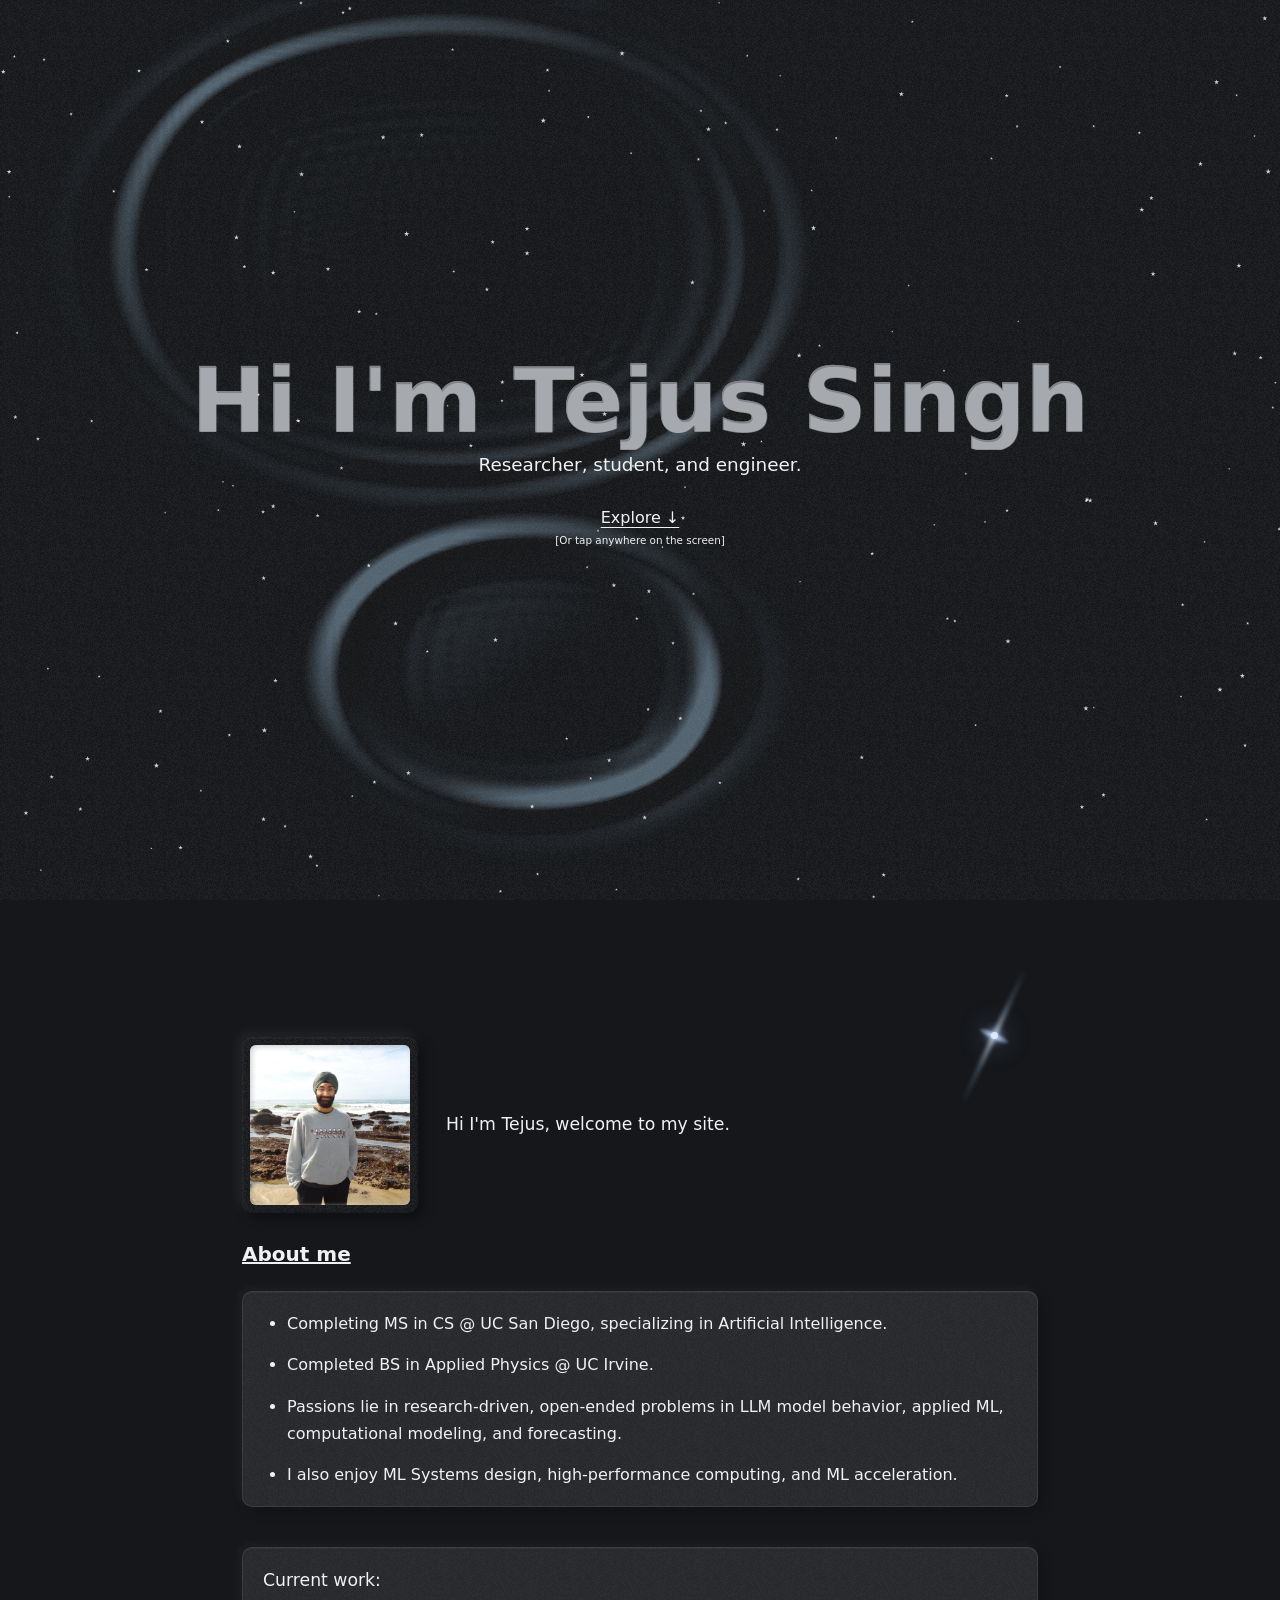
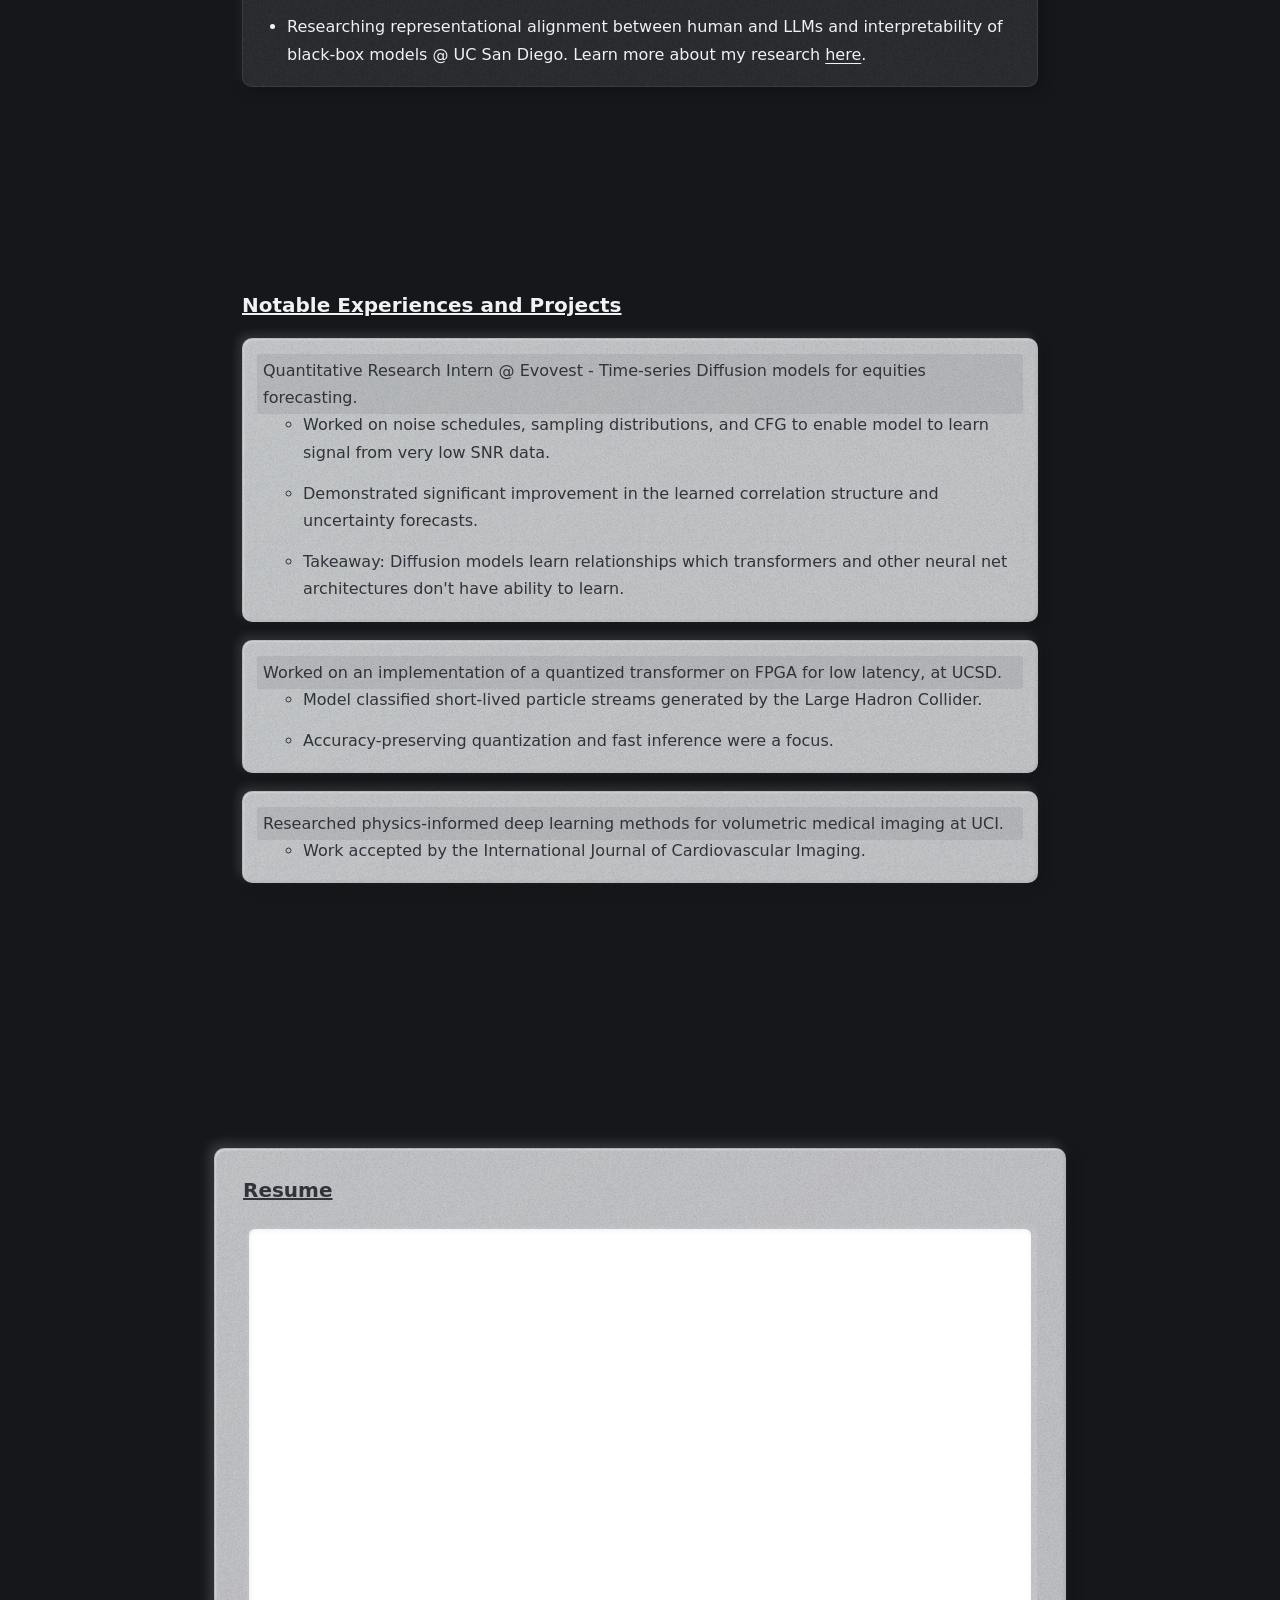
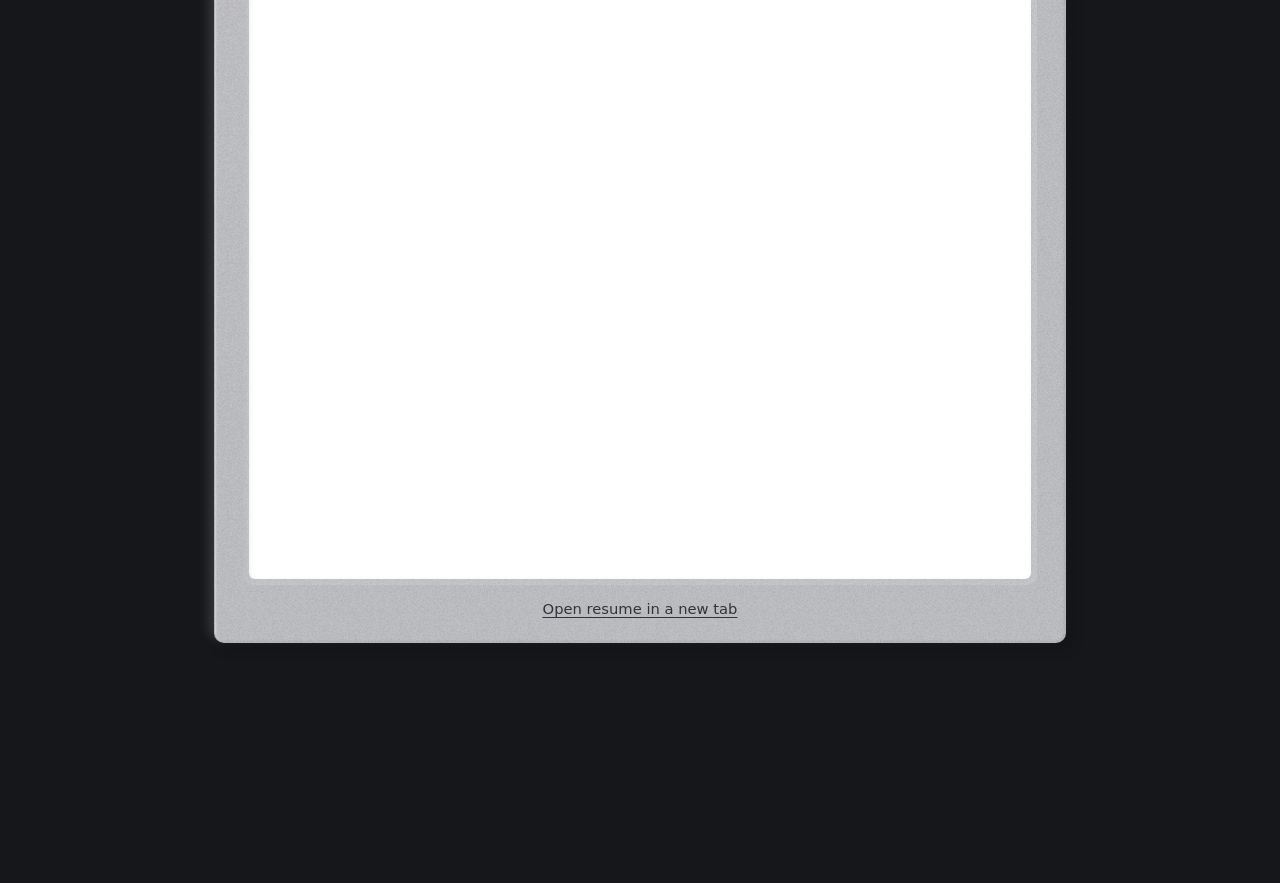
==== commit 30410ef2: "up" ====
--- a/index.html
+++ b/index.html
@@ -66,15 +66,15 @@
         <ul>
           <li>Completing MS in CS @ UC San Diego, specializing in Artificial Intelligence.</li>
           <li>Completed BS in Applied Physics @ UC Irvine.</li>
-          <li>Research mechanistic interpretability and representational alignment at UCSD </li>
-          <li>Passions lie in research-driven, open-ended problems in model behavior, applied ML, computational modeling.</li>
+          <li>Passions lie in research-driven, open-ended problems in LLM model behavior, applied ML, computational modeling, and forecasting.</li>
+          <li>I also enjoy ML Systems design, high-performance computing, and ML acceleration.</li>
         </ul>
       </div>
 
       <div class="silver-region">
         <p>Current work:</p>
         <ul>
-          <li>Researching representational alignment between human and LLMs. Learn more about my research <a href="research.html">here</a>.</li>
+          <li>Researching representational alignment between human and LLMs and interpretability of black-box models @ UC San Diego. Learn more about my research <a href="research.html">here</a>.</li>
         </ul>
       </div>
     </section>
--- a/assets/css/styles.css
+++ b/assets/css/styles.css
@@ -59,6 +59,7 @@
 /* A full-width fixed box can make Safari paint a solid strip behind its bars. */
 .sky-anchor {
   position: fixed;
+  overflow-anchor: none;
   top: 0;
   left: 0;
   width: 0;
@@ -245,6 +246,25 @@
   background: rgba(0, 0, 0, 0.55);
 }
 
+.constellations {
+  position: absolute;
+  inset: 0;
+  width: 100%;
+  height: 100%;
+  opacity: 0;
+  pointer-events: none;
+  stroke: rgba(200, 225, 255, 0.28);
+  stroke-width: 0.7;
+}
+
+.constellations line {
+  transition: opacity linear;
+}
+
+.constellations .lit-connection {
+  stroke: rgba(185, 220, 255, 0.45);
+}
+
 .star {
   position: absolute;
   filter: var(--star-glow, brightness(1) drop-shadow(0 0 4px rgba(100, 195, 255, 0)) drop-shadow(0 0 9px rgba(110, 200, 255, 0)));
@@ -254,8 +274,8 @@
 
 @media (hover: none) and (pointer: coarse) and (prefers-reduced-motion: no-preference) {
   .star.is-lit {
-    --star-fill: radial-gradient(circle, #d2f0ff, #4678ff);
-    --star-glow: brightness(1.35) drop-shadow(0 0 4px #64c3ff) drop-shadow(0 0 9px #6ec8ff);
+    --star-fill: radial-gradient(circle, #e1f3f0, #648bdc);
+    --star-glow: brightness(1.35) drop-shadow(0 0 4px #80c9e7) drop-shadow(0 0 9px #8acde8);
     --twinkle-min: 0.75;
     --trail-opacity: 0.6;
   }
@@ -263,8 +283,8 @@
 
 @media (hover: hover) and (pointer: fine) and (prefers-reduced-motion: no-preference) {
   .star.ambient-lit {
-    --star-fill: radial-gradient(circle, #d2f0ff, #4678ff);
-    --star-glow: brightness(1.35) drop-shadow(0 0 4px #64c3ff) drop-shadow(0 0 9px #6ec8ff);
+    --star-fill: radial-gradient(circle, #e1f3f0, #648bdc);
+    --star-glow: brightness(1.35) drop-shadow(0 0 4px #80c9e7) drop-shadow(0 0 9px #8acde8);
     --twinkle-min: 0.75;
     --trail-opacity: 0.6;
   }
@@ -305,7 +325,7 @@
   opacity: var(--trail-opacity, 0);
   transform: translateY(-50%) rotate(25deg);
   transform-origin: left center;
-  background: linear-gradient(90deg, rgba(220, 240, 255, 0.4), rgba(171, 211, 255, 0.1) 35%, transparent);
+  background: linear-gradient(90deg, rgba(232, 242, 240, 0.4), rgba(190, 218, 235, 0.1) 35%, transparent);
   filter: blur(1px);
   pointer-events: none;
   transition: opacity 1s ease;
@@ -728,7 +748,7 @@
   }
 
   10% {
-    opacity: 1;
+    opacity: var(--shooting-visibility, 1);
   }
 
   100% {
